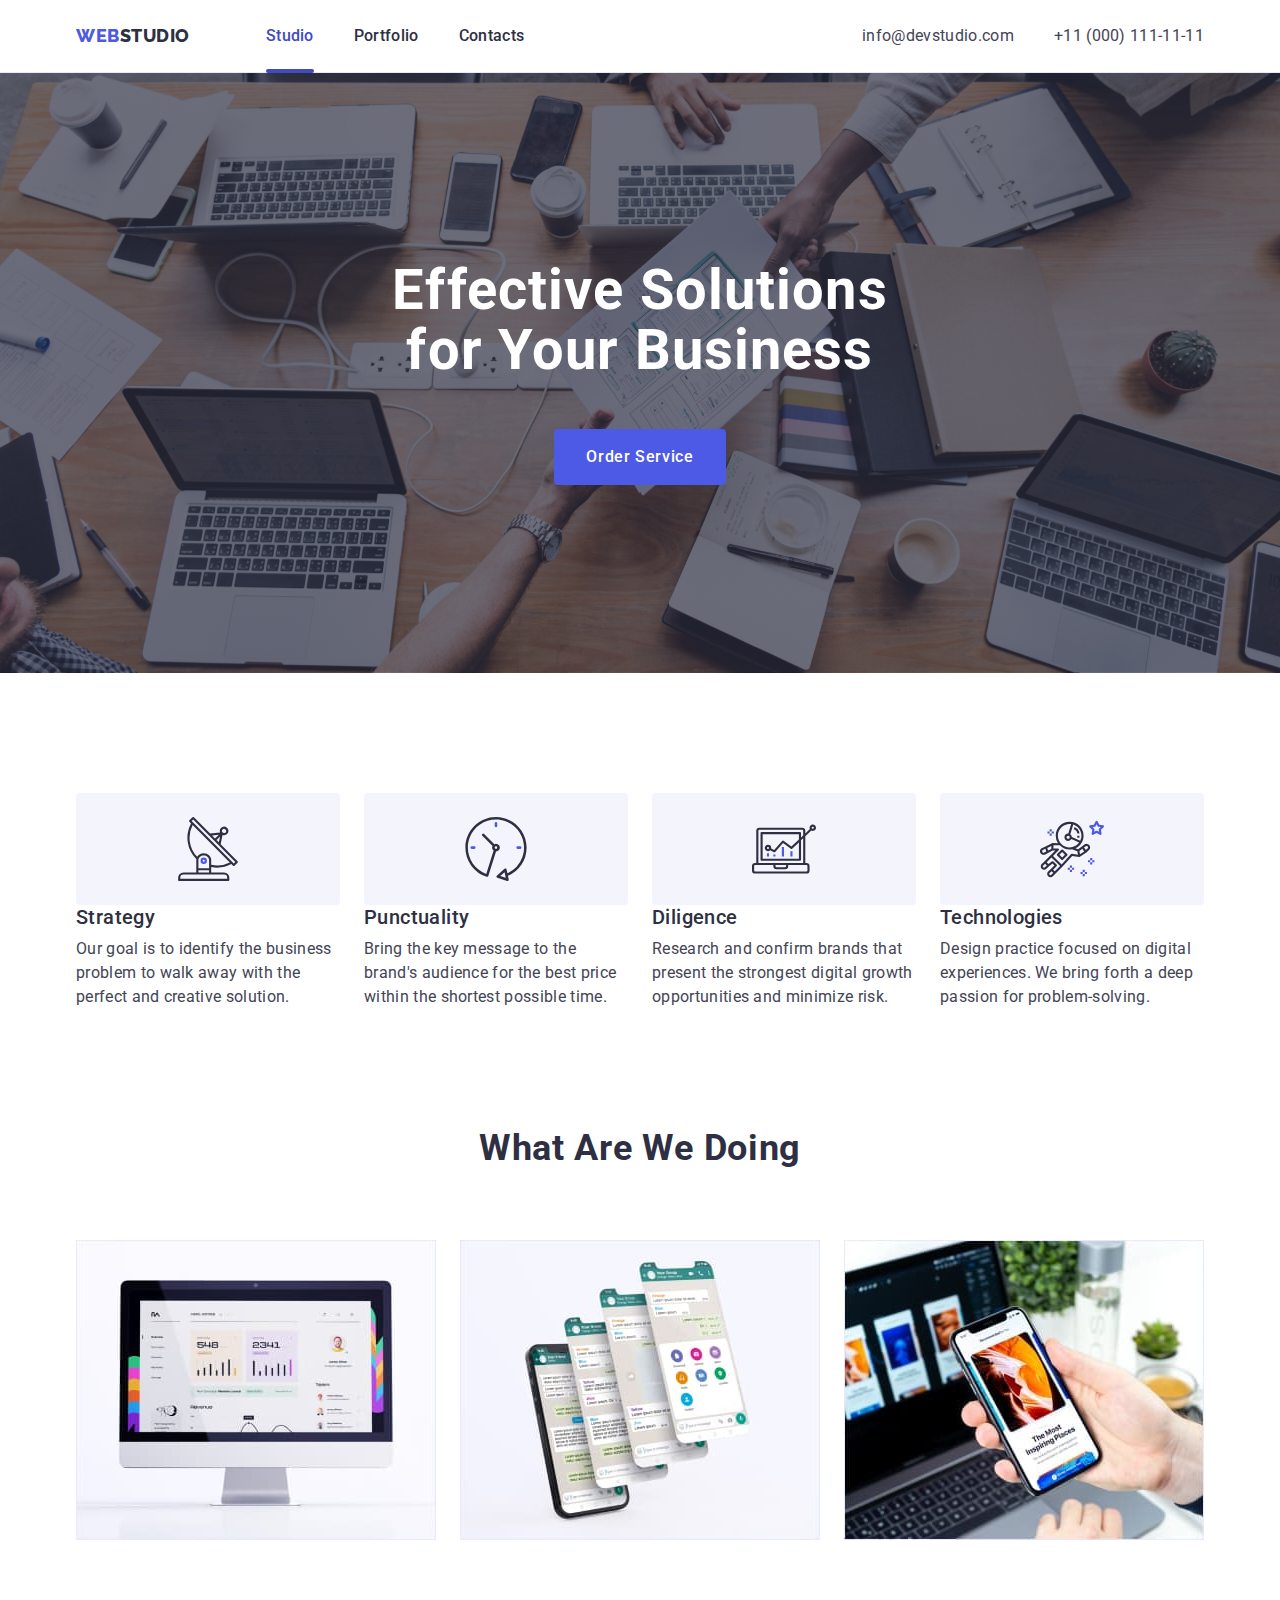
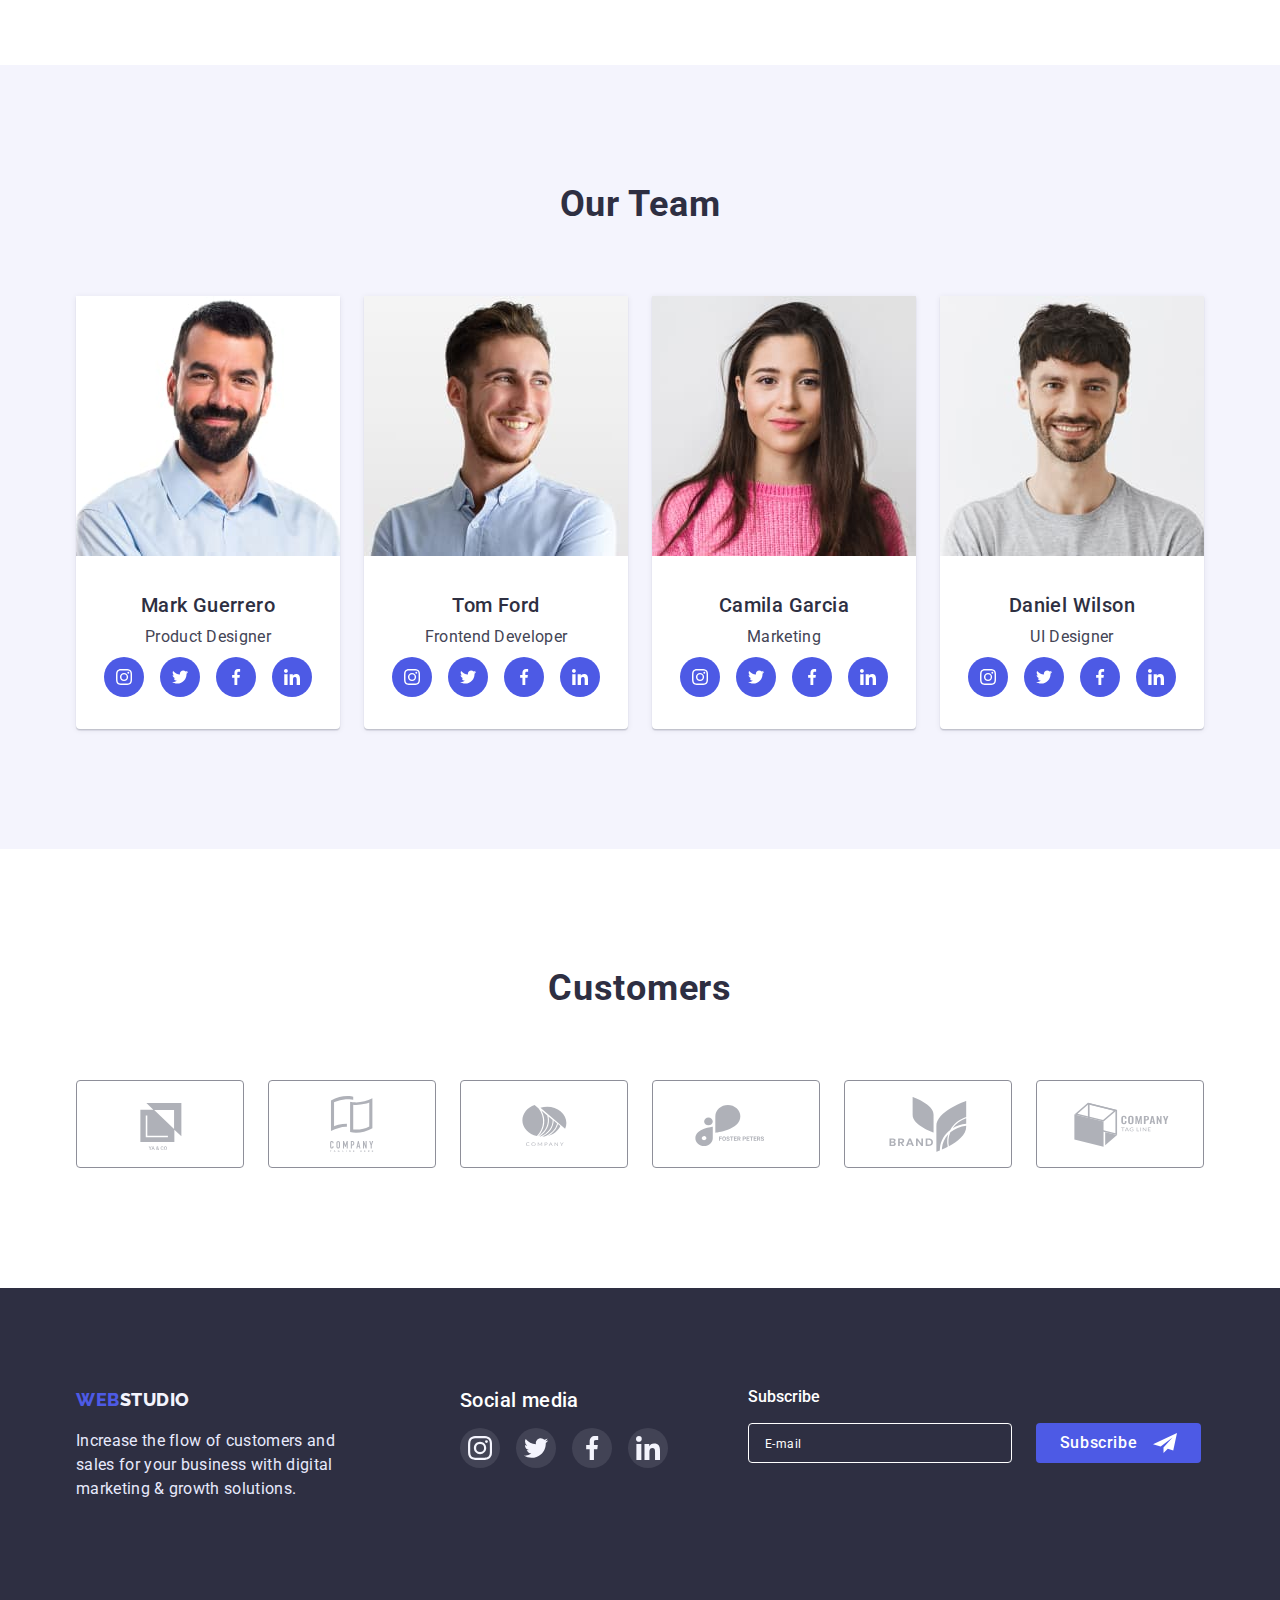
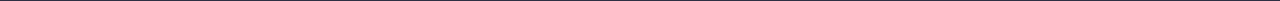
==== index.html @ 419f37c6 "Initial commit" ====
<!DOCTYPE html>

<html lang="en">
  <head>
    <meta charset="UTF-8" />
    <meta http-equiv="X-UA-Compatible" content="IE=edge" />
    <meta name="viewport" content="width=device-width, initial-scale=1.0" />
    <title>Studio</title>
    <link rel="preconnect" href="https://fonts.googleapis.com" />
    <link rel="preconnect" href="https://fonts.gstatic.com" crossorigin />
    <link
      href="https://fonts.googleapis.com/css2?family=Raleway:wght@800&family=Roboto:wght@400;500;700;900&display=swap"
      rel="stylesheet"
    />
    <link
      rel="stylesheet"
      href="https://cdn.jsdelivr.net/npm/modern-normalize@1.1.0/modern-normalize.min.css"
    />
    <link rel="stylesheet" href="./css/styles.css" />
  </head>
  <body>
    <!-- HEADER -->
    <header class="header">
      <div class="container page-heder-cantainer">
        <nav class="page-nav">
          <a class="link logo" href="./index.html"
            ><span class="accent">web</span>studio</a
          >
          <ul class="menu list">
            <li class="menu-item">
              <a class="menu-link menu-link-active link" href="">Studio</a>
            </li>
            <li class="menu-item">
              <a class="menu-link link" href="./portfolio.html">Portfolio</a>
            </li>
            <li class="menu-item">
              <a class="menu-link link" href="">Contacts</a>
            </li>
          </ul>
        </nav>
        <address>
          <ul class="list contact">
            <li>
              <a class="contact link" href="mailto:info@devstudio.com"
                >info@devstudio.com</a
              >
            </li>
            <li>
              <a class="contact link" href="tel:+110001111111"
                >+11 (000) 111-11-11</a
              >
            </li>
          </ul>
        </address>
      </div>
    </header>
    <main>
      <!-- HERO -->
      <section class="hero">
        <div class="container">
          <h1 class="title-hero">Effective Solutions for Your Business</h1>
          <button class="btn" type="button" data-modal-open>
            Order Service
          </button>
        </div>
      </section>
      <!-- FEATURE -->
      <section class="section">
        <h2 class="hidden-title">feature</h2>
        <div class="container">
          <ul class="list feature">
            <li>
              <div class="svg">
                <svg width="64px" height="64px">
                  <use href="./images/sprite.svg#icon-antenna"></use>
                </svg>
              </div>
              <h3 class="title">Strategy</h3>
              <p class="text-theme-light">
                Our goal is to identify the business problem to walk away with
                the perfect and creative solution.
              </p>
            </li>
            <li>
              <div class="svg">
                <svg width="64px" height="64px">
                  <use href="./images/sprite.svg#icon-clock"></use>
                </svg>
              </div>
              <h3 class="title">Punctuality</h3>
              <p class="text-theme-light">
                Bring the key message to the brand's audience for the best price
                within the shortest possible time.
              </p>
            </li>
            <li>
              <div class="svg">
                <svg width="64px" height="64px">
                  <use href="./images/sprite.svg#icon-diagram"></use>
                </svg>
              </div>
              <h3 class="title">Diligence</h3>
              <p class="text-theme-light">
                Research and confirm brands that present the strongest digital
                growth opportunities and minimize risk.
              </p>
            </li>
            <li>
              <div class="svg">
                <svg width="64px" height="64px">
                  <use href="./images/sprite.svg#icon-astronaut"></use>
                </svg>
              </div>
              <h3 class="title">Technologies</h3>
              <p class="text-theme-light">
                Design practice focused on digital experiences. We bring forth a
                deep passion for problem-solving.
              </p>
            </li>
          </ul>
        </div>
      </section>
      <!-- WHAT DOING -->
      <section class="doing">
        <div class="container">
          <h2 class="caption">What are we doing</h2>
          <ul class="list img-list">
            <li>
              <img src="./images/monitor.jpg" width="360" alt="monitor" />
            </li>
            <li><img src="./images/skrins.jpg" width="360" alt="skrins" /></li>
            <li><img src="./images/fone.jpg" width="360" alt="fone" /></li>
          </ul>
        </div>
      </section>
      <!-- TEAM -->
      <section class="team">
        <div class="container">
          <h2 class="caption">Our Team</h2>
          <ul class="list team-avatar">
            <li class="avatar">
              <img
                class="avatar-img"
                src="./images/markguerrero.jpg"
                width="264"
                alt="mark guerrero"
              />
              <div class="team-title">
                <h3 class="title">Mark Guerrero</h3>
                <p class="text-theme-light">Product Designer</p>
                <ul class="social-list list">
                  <li class="social-list-item">
                    <a href="" class="social-list-link">
                      <svg class="social-list-icon" width="16" height="16">
                        <use href="./images/sprite.svg#icon-instagram"></use>
                      </svg>
                    </a>
                  </li>
                  <li class="social-list-item">
                    <a href="" class="social-list-link">
                      <svg class="social-list-icon" width="16" height="16">
                        <use href="./images/sprite.svg#icon-twitter"></use>
                      </svg>
                    </a>
                  </li>
                  <li class="social-list-item">
                    <a href="" class="social-list-link">
                      <svg class="social-list-icon" width="16" height="16">
                        <use href="./images/sprite.svg#icon-facebook"></use>
                      </svg>
                    </a>
                  </li>
                  <li class="social-list-item">
                    <a href="" class="social-list-link">
                      <svg class="social-list-icon" width="16" height="16">
                        <use href="./images/sprite.svg#icon-linkedin"></use>
                      </svg>
                    </a>
                  </li>
                </ul>
              </div>
            </li>
            <li class="avatar">
              <img
                class="avatar-img"
                src="./images/tomford.jpg"
                width="264"
                alt="tom ford"
              />
              <div class="team-title">
                <h3 class="title">Tom Ford</h3>
                <p class="text-theme-light">Frontend Developer</p>
                <ul class="social-list list">
                  <li class="social-list-item">
                    <a href="" class="social-list-link">
                      <svg class="social-list-icon" width="16" height="16">
                        <use href="./images/sprite.svg#icon-instagram"></use>
                      </svg>
                    </a>
                  </li>
                  <li class="social-list-item">
                    <a href="" class="social-list-link">
                      <svg class="social-list-icon" width="16" height="16">
                        <use href="./images/sprite.svg#icon-twitter"></use>
                      </svg>
                    </a>
                  </li>
                  <li class="social-list-item">
                    <a href="" class="social-list-link">
                      <svg class="social-list-icon" width="16" height="16">
                        <use href="./images/sprite.svg#icon-facebook"></use>
                      </svg>
                    </a>
                  </li>
                  <li class="social-list-item">
                    <a href="" class="social-list-link">
                      <svg class="social-list-icon" width="16" height="16">
                        <use href="./images/sprite.svg#icon-linkedin"></use>
                      </svg>
                    </a>
                  </li>
                </ul>
              </div>
            </li>
            <li class="avatar">
              <img
                class="avatar-img"
                src="./images/camilagarcia.jpg"
                width="264"
                alt="camila garcia"
              />
              <div class="team-title">
                <h3 class="title">Camila Garcia</h3>
                <p class="text-theme-light">Marketing</p>
                <ul class="social-list list">
                  <li class="social-list-item">
                    <a href="" class="social-list-link">
                      <svg class="social-list-icon" width="16" height="16">
                        <use href="./images/sprite.svg#icon-instagram"></use>
                      </svg>
                    </a>
                  </li>
                  <li class="social-list-item">
                    <a href="" class="social-list-link">
                      <svg class="social-list-icon" width="16" height="16">
                        <use href="./images/sprite.svg#icon-twitter"></use>
                      </svg>
                    </a>
                  </li>
                  <li class="social-list-item">
                    <a href="" class="social-list-link">
                      <svg class="social-list-icon" width="16" height="16">
                        <use href="./images/sprite.svg#icon-facebook"></use>
                      </svg>
                    </a>
                  </li>
                  <li class="social-list-item">
                    <a href="" class="social-list-link">
                      <svg class="social-list-icon" width="16" height="16">
                        <use href="./images/sprite.svg#icon-linkedin"></use>
                      </svg>
                    </a>
                  </li>
                </ul>
              </div>
            </li>
            <li class="avatar">
              <img
                class="avatar-img"
                src="./images/danielwilson.jpg"
                width="264"
                alt="daniel wilson"
              />
              <div class="team-title">
                <h3 class="title">Daniel Wilson</h3>
                <p class="text-theme-light">UI Designer</p>
                <ul class="social-list list">
                  <li class="social-list-item">
                    <a href="" class="social-list-link">
                      <svg class="social-list-icon" width="16" height="16">
                        <use href="./images/sprite.svg#icon-instagram"></use>
                      </svg>
                    </a>
                  </li>
                  <li class="social-list-item">
                    <a href="" class="social-list-link">
                      <svg class="social-list-icon" width="16" height="16">
                        <use href="./images/sprite.svg#icon-twitter"></use>
                      </svg>
                    </a>
                  </li>
                  <li class="social-list-item">
                    <a href="" class="social-list-link">
                      <svg class="social-list-icon" width="16" height="16">
                        <use href="./images/sprite.svg#icon-facebook"></use>
                      </svg>
                    </a>
                  </li>
                  <li class="social-list-item">
                    <a href="" class="social-list-link">
                      <svg class="social-list-icon" width="16" height="16">
                        <use href="./images/sprite.svg#icon-linkedin"></use>
                      </svg>
                    </a>
                  </li>
                </ul>
              </div>
            </li>
          </ul>
        </div>
      </section>
      <section class="customers-section">
        <div class="container">
          <h2 class="caption">Customers</h2>
          <ul class="customers list">
            <li class="customers-list">
              <a href="" class="customers-link">
                <svg class="customers-icon" width="104" height="56">
                  <use href="./images/sprite.svg#icon-yaco"></use>
                </svg>
              </a>
            </li>
            <li class="customers-list">
              <a href="" class="customers-link">
                <svg class="customers-icon" width="104" height="56">
                  <use href="./images/sprite.svg#icon-tagline"></use>
                </svg>
              </a>
            </li>
            <li class="customers-list">
              <a href="" class="customers-link">
                <svg class="customers-icon" width="104" height="56">
                  <use href="./images/sprite.svg#icon-company"></use>
                </svg>
              </a>
            </li>
            <li class="customers-list">
              <a href="" class="customers-link">
                <svg class="customers-icon" width="104" height="56">
                  <use href="./images/sprite.svg#icon-fosterpeters"></use>
                </svg>
              </a>
            </li>
            <li class="customers-list">
              <a href="" class="customers-link">
                <svg class="customers-icon" width="104" height="56">
                  <use href="./images/sprite.svg#icon-brand"></use>
                </svg>
              </a>
            </li>
            <li class="customers-list">
              <a
                href=""
                class="customers-link"
                aria-label=""
                rel="noopener noreferrer"
                target="_blank"
              >
                <svg class="customers-icon" width="104" height="56">
                  <use href="./images/sprite.svg#icon-companytag"></use>
                </svg>
              </a>
            </li>
          </ul>
        </div>
      </section>
    </main>
    <!-- FOOTER -->
    <footer class="footer">
      <div class="container footer-container">
        <div class="footer-descr">
          <a class="link logo-light" href="./index.html"
            ><span class="accent">web</span>studio</a
          >
          <p class="text-theme-dark">
            Increase the flow of customers and sales for your business with
            digital marketing & growth solutions.
          </p>
        </div>
        <div class="social-footer">
          <h3 class="title-dark">Social media</h3>
          <ul class="social-list list">
            <li class="social-list-item-dark">
              <a href="" class="social-link-dark">
                <svg class="social-list-icon-dark" width="24" height="24">
                  <use href="./images/sprite.svg#icon-instagram"></use>
                </svg>
              </a>
            </li>
            <li class="social-list-item-dark">
              <a href="" class="social-link-dark">
                <svg class="social-list-icon-dark" width="24" height="24">
                  <use href="./images/sprite.svg#icon-twitter"></use>
                </svg>
              </a>
            </li>
            <li class="social-list-item-dark">
              <a href="" class="social-link-dark">
                <svg class="social-list-icon-dark" width="24" height="24">
                  <use href="./images/sprite.svg#icon-facebook"></use>
                </svg>
              </a>
            </li>
            <li class="social-list-item-dark">
              <a href="" class="social-link-dark">
                <svg class="social-list-icon-dark" width="24" height="24">
                  <use href="./images/sprite.svg#icon-linkedin"></use>
                </svg>
              </a>
            </li>
          </ul>
        </div>
        <div class="footer-subscribe">
          <p class="footer-subscribe-title">Subscribe</p>
          <form class="footer-subscribe-form">
            <input
              type="email"
              class="footer-subscribe-form-input"
              name="user_email"
              placeholder="E-mail"
              required
            />
            <button type="submit" class="Subscribe-btn">
              Subscribe
              <svg class="Subscribe-btn-icon" width="24" height="24">
                <use href="./images/sprite.svg#icon-plane"></use>
              </svg>
            </button>
          </form>
        </div>
      </div>
    </footer>
    <div class="backdrop is-hidden" data-modal>
      <div class="modal">
        <buttom type="button" class="modal-close-button" data-modal-close>
          <svg class="modal-btm-close-icon" width="8" height="8">
            <use href="./images/sprite.svg#icon-close-btn"></use>
          </svg>
        </buttom>
        <form class="modal-form">
          <p class="title-modal">
            Leave your contacts and we will call you back
          </p>
          <label class="modal-form-field">
            <span class="modal-form-input-descr">Name</span>
            <span class="modal-form-input-wraper">
              <input
                type="text"
                class="modal-form-input"
                name="user_name"
                required
                minlength="2"
                pattern="^[a-zA-Zа-яА-ЯіІїЇ]+$"
                title="a-zA-Zа-яА-ЯіІїЇ"
              />
              <svg class="modal-form-icon" width="18" height="24">
                <use href="./images/sprite.svg#icon-person"></use>
              </svg>
            </span>
          </label>
          <label class="modal-form-field">
            <span class="modal-form-input-descr">Phone</span>
            <span class="modal-form-input-wraper">
              <input
                type="tel"
                class="modal-form-input"
                name="user_phone"
                required
                pattern="[0-9]{3}-[0-9]{3}-[0-9]{2}-[0-9]{2}"
                title="xxx-xxx-xx-xx"
              />
              <svg class="modal-form-icon" width="18" height="24">
                <use href="./images/sprite.svg#icon-phone"></use>
              </svg>
            </span>
          </label>
          <label class="modal-form-field">
            <span class="modal-form-input-descr">Email</span>
            <span class="modal-form-input-wraper">
              <input
                type="email"
                class="modal-form-input"
                name="user_email"
                required
              />
              <svg class="modal-form-icon" width="18" height="24">
                <use href="./images/sprite.svg#icon-email"></use>
              </svg>
            </span>
          </label>
          <label class="modal-form-field">
            <span class="modal-form-input-descr">Comment</span>
            <textarea
              name="user_message"
              class="modal-form-message"
              placeholder="Text input"
            ></textarea>
          </label>
          <input
            name="user-policy"
            type="checkbox"
            id="user-policy"
            class="modal-form-check hidden-title"
          />
          <label for="user-policy" class="modal-form-check-descr"
            >I accept the terms and conditions of the&nbsp;<a href="#"
              >Privacy Policy</a
            >
          </label>
          <button type="submit" class="modal-form-submit">Send</button>
        </form>
      </div>
    </div>
    <script src="./js/modal.js"></script>
  </body>
</html>
---- css/styles.css ----
:root {
  --main-color-dark: #2e2f42;
  --Primary-Brand-color: #4d5ae5;
  --Pressed-state-color: #404bbf;
  --Text-color: #434455;
  --white-color: #ffffff;
  --Subtle-backgrounds: #e7e9fc;
  --Light-color: #f4f4fd;
  --Light-slate: #8e8f99;
  --transition-duration: 250ms cubic-bezier(0.4, 0, 0.2, 1);
}

h1,
h2,
h3,
p {
  margin-top: 0;
  margin-bottom: 0;
}
textarea {
  resize: none;
} 

a {
  text-decoration: none;
}
.hidden-title {
  position: absolute;
  width: 1px;
  height: 1px;
  margin: -1px;
  border: 0;
  padding: 0;
  white-space: nowrap;
  clip-path: inset(100%);
  clip: rect(0 0 0 0);
  overflow: hidden;
}
ul,
ol {
  margin-top: 0;
  margin-bottom: 0;
  padding-left: 0;
}
button {
  cursor: pointer;
}
.container {
  max-width: 1158px;
  margin: 0 auto;
  padding: 0 15px;
}
.list {
  list-style: none;
}
.link {
  text-decoration: none;
}
body {
  font-family: 'Roboto', sans-serif;
  font-size: 16px;
  color: var(--main-color-dark);
}
/* =======================COMPONENTS=======================*/
.btn {
  display: flex;
  margin-left: auto;
  margin-right: auto;
  padding: 16px 32px;
  border-radius: 4px;
  border: none;
  font-family: 'Roboto', sans-serif;
  font-size: 16px;
  font-weight: 500;
  line-height: 1.5;
  letter-spacing: 0.04em;
  background-color: var(--Primary-Brand-color);
  transition: color var(--transition-duration),
    background-color var(--transition-duration);
  color: var(--white-color);
  cursor: pointer;
}
.btn:hover,
.btn:focus {
  background-color: var(--Pressed-state-color);
  color: var(--white-color);
}

.caption {
  margin-bottom: 72px;
  font-weight: 700;
  font-size: 36px;
  line-height: 1.1;
  text-align: center;
  letter-spacing: 0.02em;
  text-transform: capitalize;
}
.title {
  margin-bottom: 8px;
  font-weight: 500;
  font-size: 20px;
  line-height: 1.2;
  letter-spacing: 0.02em;
}
.text-theme-light {
  line-height: 1.5;
  letter-spacing: 0.02em;
  color: var(--Text-color);
}
.text-theme-dark {
  margin-top: 17px;
  width: 264px;
  line-height: 1.5;
  letter-spacing: 0.02em;
  color: var(--Subtle-backgrounds);
}

/* =======================/COMPONENTS=======================*/
/* =======================HEADER=======================*/
.header {
  padding-top: 24px;
  padding-bottom: 24px;
  border-bottom: 1px solid var(--Subtle-backgrounds);
}
.page-nav {
  display: flex;
  justify-content: baseline;
  align-items: center;
}
.menu {
  display: flex;
  align-items: center;
}
.page-heder-cantainer {
  display: flex;
  align-items: center;
  justify-content: space-between;
}
.logo {
  margin-right: 76px;
  font-family: 'Raleway', sans-serif;
  font-weight: 800;
  font-size: 18px;
  line-height: 1.17;
  letter-spacing: 0.03em;
  text-transform: uppercase;
  color: var(--main-color-dark);
}
.accent {
  font-family: 'Raleway', sans-serif;
  font-weight: 800;
  font-size: 18px;
  line-height: 1.33;
  letter-spacing: 0.03em;
  text-transform: uppercase;
  color: var(--Primary-Brand-color);
}
.menu-link {
  position: relative;
  font-weight: 500;
  line-height: 1.5;
  letter-spacing: 0.02em;
  color: var(--main-color-dark);
  transition: color var(--transition-duration);
}
.menu-link-active {
  color: var(--Pressed-state-color);
}
.menu-link:hover,
.menu-link:focus {
  color: var(--Pressed-state-color);
}
.menu-link-active::after {
  content: '';
  left: 0;
  bottom: -28px;
  border-radius: 2px;
  display: block;
  width: 100%;
  height: 4px;
  background-color: var(--Pressed-state-color);
  position: absolute;
}

.menu-item:not(:last-child) {
  margin-right: 40px;
}
.contact {
  display: flex;
  margin-left: 40px;
  font-style: normal;
  line-height: 1.5;
  letter-spacing: 0.02em;
  color: var(--Text-color);
  transition: color var(--transition-duration);
}
.contact:active,
.contact:hover,
.contact:focus {
  color: var(--Pressed-state-color);
}
/* =======================/HEADER=======================*/
/* =======================HERO=======================*/
.svg {
  padding: 24px 100px;
  background: var(--Light-color);
  border-radius: 4px;
  width: 264px;
  height: 112px;
}
.hero {
  max-width: 1440px;
  margin-left: auto;
  margin-right: auto;
  background-image: linear-gradient(
      rgba(46, 47, 66, 0.7),
      rgba(46, 47, 66, 0.7)
    ),
    url(../images/people-office.jpg);
  background-position: center;
  background-repeat: no-repeat;
  padding-top: 188px;
  padding-bottom: 188px;
  background-color: var(--main-color-dark);
}
.title-hero {
  margin-right: auto;
  margin-left: auto;
  margin-bottom: 48px;
  width: 496px;
  font-style: normal;
  font-weight: 700;
  font-size: 56px;
  line-height: 1.07;
  text-align: center;
  letter-spacing: 0.02em;
  color: var(--white-color);
}
/* =======================/HERO=======================*/
/* =======================FEATURE======================= */
.section {
  padding-top: 120px;
  padding-bottom: 120px;
}
.feature {
  display: flex;
  gap: 24px;
} /* =======================/FEATURE======================= */

.doing {
  padding-bottom: 120px;
}
.img-list {
  display: flex;
  gap: 24px;
}

.social-list {
  display: flex;
  justify-content: center;
  gap: 16px;
}
.social-list-link {
  margin-top: 8px;
  display: flex;
  justify-content: center;
  align-items: center;
  width: 40px;
  height: 40px;
  border-radius: 50%;
  background-color: var(--Primary-Brand-color);
  transition: background-color var(--transition-duration);
}
.social-list-link:hover {
  background-color: var(--Pressed-state-color);
}
.social-list-icon {
  fill: var(--white-color);
}

.team {
  background-color: var(--Light-color);
  padding-top: 120px;
  padding-bottom: 120px;
}
.team-title {
  margin-top: 32px;
  margin-bottom: 32px;
}
.team-avatar {
  text-align: center;
  align-items: center;
  justify-content: center;
  display: flex;
  gap: 24px;
}
.avatar {
  background-color: #fff;
  border-radius: 0px 0px 4px 4px;
  box-shadow: 0px 1px 6px rgba(46, 47, 66, 0.08),
    0px 1px 1px rgba(46, 47, 66, 0.16), 0px 2px 1px rgba(46, 47, 66, 0.08);
}
.avatar-img {
  border: none;
}

.customers-section {
  padding-top: 120px;
  padding-bottom: 120px;
}

.customers {
  display: flex;
  gap: 24px;
}

.customers-icon {
  fill: rgba(175, 177, 184, 1);
  transition: fill var(--transition-duration);
}
.customers-link:hover .customers-icon {
  fill: var(--Pressed-state-color);
}
.customers-link {
  width: 168px;
  height: 88px;
  border: 1px solid rgba(142, 143, 153, 1);
  transition: border var(--transition-duration);
  border-radius: 4px;
  display: flex;
  justify-content: center;
  align-items: center;
}
.customers-link:hover,
.customers-link:focus {
  border: 1px solid var(--Pressed-state-color);
}
/* =========================FOOTER=============== */
.footer-container {
  display: flex;
}
.title-dark {
  font-weight: 500;
  font-size: 20px;
  line-height: 1.2;
  letter-spacing: 0.02em;
  color: var(--white-color);
}
.social-footer {
  margin-left: 120px;
}

.social-link-dark {
  display: flex;
  justify-content: center;
  align-items: center;
  width: 40px;
  height: 40px;
  border-radius: 50%;
  background-color: rgba(244, 244, 253, 0.1);
  transition: background-color var(--transition-duration);
}
.social-list-icon-dark {
  fill: var(--Light-color);
}
.social-link-dark:hover {
  background-color: rgba(49, 208, 170, 1);
}
.social-list-item-dark {
  padding-top: 16px;
}
.footer {
  left: 0px;
  background: var(--main-color-dark);
  gap: 24px;
  padding-top: 100px;
  padding-bottom: 100px;
}
.logo-light {
  margin-right: 76px;
  font-family: 'Raleway', sans-serif;
  font-weight: 800;
  font-size: 18px;
  line-height: 1.17;
  letter-spacing: 0.03em;
  text-transform: uppercase;
  color: var(--Light-color);
}
.footer-subscribe {
  margin-left: 80px;
}
.footer-subscribe-form {
  display: flex;
}
.footer-subscribe-title {
  font-weight: 500;
  margin-bottom: 16px;
  color: var(--white-color);
}
.footer-subscribe-form-input {
  width: 264px;
  height: 40px;
  border: 1px solid var(--white-color);
  border-radius: 4px;
  padding-left: 16px;
  background-color: var(--main-color-dark);
  transition: border-color var(--transition-duration);
  color: var(--white-color);
  outline: none;
}
.footer-subscribe-form-input::placeholder {
  display: flex;
  align-items: center;
  font-weight: 400;
  font-size: 12px;
  line-height: calc(14 / 12);
  letter-spacing: 0.04em;
  color: var(--white-color);
}

.Subscribe-btn {
  display: flex;
  min-width: 165px;
  height: 40px;
  margin-left: 24px;
  flex-direction: row;
  justify-content: center;
  align-items: center;
  padding: 8px 24x;
  border-radius: 4px;
  border: none;
  font-size: 16px;
  font-weight: 500;
  line-height: 1.5;
  letter-spacing: 0.04em;
  background-color: var(--Primary-Brand-color);
  transition: background-color var(--transition-duration);
  color: var(--white-color);
  cursor: pointer;
}
.Subscribe-btn:hover,
.Subscribe-btn:focus {
  background-color: var(--Pressed-state-color);
}
.Subscribe-btn-icon {
  margin-left: 16px;
}

/* =======================APPLY======================= */
.apply-content:hover {
  box-shadow: 0px 1px 6px rgba(46, 47, 66, 0.08),
    0px 1px 1px rgba(46, 47, 66, 0.16), 0px 2px 1px rgba(46, 47, 66, 0.08);
}
.apply-section {
  padding-top: 96px;
  padding-bottom: 120px;
}
.navigation {
  display: flex;
  gap: 24px;
  margin-bottom: 72px;
  justify-content: center;
}
.btn-navigation {
  padding: 12px 24px;
  font-family: 'Roboto', sans-serif;
  font-size: 16px;
  font-weight: 500;
  line-height: 1.5;
  letter-spacing: 0.04em;
  border: 1px solid var(--Subtle-backgrounds);
  transition: color var(--transition-duration),
    background-color var(--transition-duration),
    border var(--transition-duration), box-shadow var(--transition-duration);
  border-radius: 4px;
  color: var(--Primary-Brand-color);
  background-color: var(--Light-color);
  cursor: pointer;
}

.btn-navigation:hover,
.btn-navigation:focus {
  border: 0;
  background-color: var(--Pressed-state-color);
  color: var(--white-color);
  box-shadow: 0px 3px 1px rgba(0, 0, 0, 0.1), 0px 2px 1px rgba(0, 0, 0, 0.08),
    0px 2px 2px rgba(0, 0, 0, 0.12);
}
.apply-img {
  display: block;
}
.apply {
  display: flex;
  gap: 48px 24px;
  flex-wrap: wrap;
}
.apply-wraper {
  position: relative;
  overflow: hidden;
}
.overlay {
  left: 0;
  top: 0;
  position: absolute;
  width: 100%;
  height: 100%;
  overflow: auto;
  transform: translate(0, 100%);
  transition: transform var(--transition-duration);

  background-color: var(--Primary-Brand-color);
  color: var(--Light-color);
  font-weight: 400;
  font-size: 16px;
  line-height: calc(24 / 16);
  letter-spacing: 0.02em;
  padding: 40px 32px 164px 32px;
}
.apply-content {
  display: block;
  color: var(--main-color-dark);
}
.apply-content:hover .overlay,
.apply-content:focus .overlay {
  transform: translate(0, 0);
}
.cards {
  padding-left: 16px;
  padding-top: 32px;
  padding-bottom: 32px;
  border-bottom: 1px solid var(--Subtle-backgrounds);
  border-left: 1px solid var(--Subtle-backgrounds);
  border-right: 1px solid var(--Subtle-backgrounds);
}
/* =======================/APPLY======================= */
/* =======================MODAL-WINDOW======================= */
.backdrop {
  position: fixed;
  top: 0;
  left: 0;
  z-index: 100;
  width: 100%;
  height: 100%;
  background-color: rgba(46, 47, 66, 0.4);
  transition: opacity var(--transition-duration),
    visibility var(--transition-duration);
}
.backdrop.is-hidden {
  opacity: 0;
  visibility: hidden;
  pointer-events: none;
}
.modal {
  position: absolute;
  top: 50%;
  left: 50%;
  transform: translate(-50%, -50%);
  width: 408px;
  height: 576px;
  background-color: #fcfcfc;
  box-shadow: 0px 1px 1px rgba(0, 0, 0, 0.14), 0px 1px 3px rgba(0, 0, 0, 0.12),
    0px 2px 1px rgba(0, 0, 0, 0.2);
  border-radius: 4px;
  padding: 72px 24px 24px 24px;
}
.modal-close-button {
  position: absolute;
  top: 24px;
  right: 24px;
  display: flex;
  justify-content: center;
  align-items: center;
  background-color: #e7e9fc;
  border: 1px solid rgba(0, 0, 0, 0.1);
  transition: border var(--transition-duration),
    background-color var(--transition-duration);
  border-radius: 50%;
  padding: 0;
  cursor: pointer;
  width: 24px;
  height: 24px;
}
.modal-btm-close-icon {
  transition: fill var(--transition-duration);
}
.modal-close-button:hover,
.modal-close-button:focus {
  border: none;
  background-color: var(--Pressed-state-color);
}
.modal-close-button:hover .modal-btm-close-icon,
.modal-close-button:focus .modal-btm-close-icon {
  fill: var(--white-color);
}
/* =======================MODAL-FORM======================= */
.modal-form {
  display: flex;
  flex-direction: column;
}
.modal-form-input {
  width: 100%;
  height: 40px;
  border: 1px solid rgba(46, 47, 66, 0.2);
  border-radius: 4px;
  padding-left: 38px;
  transition: border var(--transition-duration);
}
.modal-form-input:focus {
  outline: none;
  border: 1px solid var(--Primary-Brand-color);
}
.modal-form-input:focus + .modal-form-icon {
  fill: var(--Primary-Brand-color);
}
.modal-form-input-descr {
  display: block;
  font-weight: 400;
  font-size: 12px;
  line-height: calc(14 / 12);
  margin-bottom: 4px;
  letter-spacing: 0.01em;
  color: var(--Light-slate);
}
.modal-form-field {
  margin-bottom: 8px;
}
.modal-form-input-wraper {
  display: block;
  position: relative;
}
.modal-form-icon {
  position: absolute;
  top: 50%;
  left: 16px;
  transform: translate(0, -50%);
  transition: fill var(--transition-duration);
}
.modal-form-message {
  width: 100%;
  height: 120px;
  padding: 8px 16px;  
  border: 1px solid rgba(46, 47, 66, 0.2);
  border-radius: 4px;
  font-weight: 400;
  font-size: 12px;
  line-height: calc(14 / 12);
  letter-spacing: 0.04em;
  color: var(--main-color-dark);
  transition: border-color var(--transition-duration);
}
.modal-form-message:focus {
  outline: none;
  border-color: var(--Primary-Brand-color);
}
.modal-form-message::placeholder {
  font-weight: 400;
  font-size: 12px;
  line-height: calc(14 / 12);
  letter-spacing: 0.04em;
  color: rgba(46, 47, 66, 0.4);
}
.title-modal {
  margin-bottom: 16px;
  font-weight: 500;
  font-size: 16px;
  line-height: calc(24 / 16);
  text-align: center;
  letter-spacing: 0.02em;
  color: var(--main-color-dark);
}
.modal-form-check-descr {
  display: flex;
  align-items: center;
  margin-bottom: 24px;
  font-weight: 400;
  font-size: 12px;
  line-height: calc(14 / 12);
  letter-spacing: 0.04em;
  color: var(--Light-slate);
}
.modal-form-check-descr::before {
  display: block;
  margin-right: 8px;
  width: 16px;
  height: 16px;
  border: 1px solid var(--main-color-dark);
  border-radius: 2px;
  content: '';
  cursor: pointer;
}
.modal-form-check:checked + .modal-form-check-descr::before {
  background-image: url(../images/click.svg);
  border: none;
}
.modal-form-check:focus + .modal-form-check-descr::before {
  outline: 1px solid var(--Primary-Brand-color);
}
.modal-form-submit {
  display: flex;
  min-width: 169px;
  justify-content: center;
  margin-left: auto;
  margin-right: auto;
  padding: 16px 32px;
  border-radius: 4px;
  border: none;
  font-family: 'Roboto', sans-serif;
  font-size: 16px;
  font-weight: 500;
  line-height: 1.5;
  letter-spacing: 0.04em;
  background-color: var(--Primary-Brand-color);
  transition: color var(--transition-duration),
    background-color var(--transition-duration);
  color: var(--white-color);
  cursor: pointer;
  box-shadow: 0px 4px 4px rgba(0, 0, 0, 0.15);
}
.modal-form-submit:hover,
.modal-form-submit:focus {
  background-color: var(--Pressed-state-color);
}
/* =======================/MODAL-WINDOW======================= */
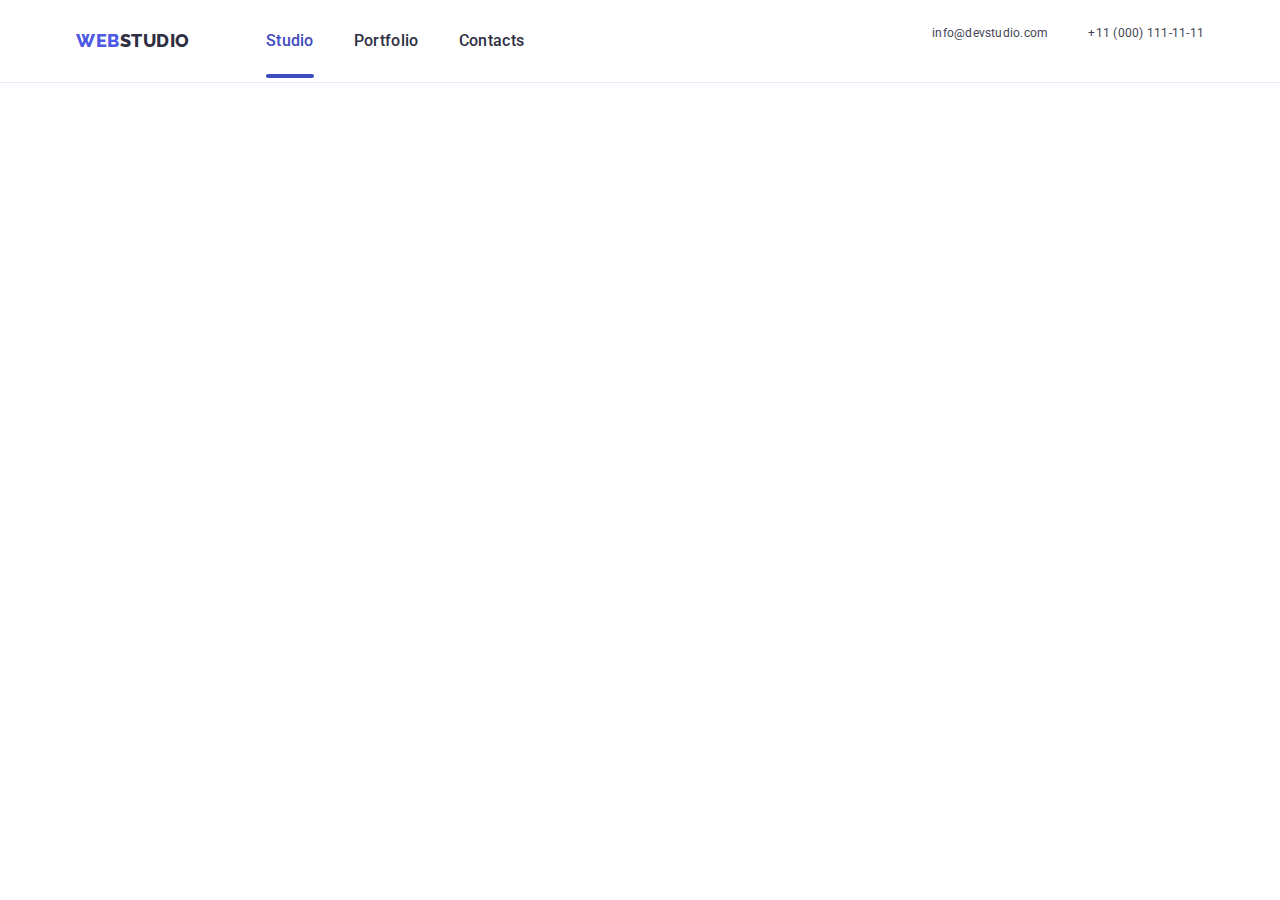
==== commit fbde8712: "update modal menu" ====
--- a/index.html
+++ b/index.html
@@ -38,6 +38,11 @@
             </li>
           </ul>
         </nav>
+        <button class="burger-menu-btn js-open-menu" type="button">
+          <svg class="burger-menu-btn-icon" width="32" height="22">
+            <use href="./images/sprite.svg#icon-menu-hamburger"></use>
+          </svg>
+        </button>
         <address>
           <ul class="list contact">
             <li>
@@ -56,16 +61,16 @@
     </header>
     <main>
       <!-- HERO -->
-      <section class="hero">
+      <!-- <section class="hero">
         <div class="container">
           <h1 class="title-hero">Effective Solutions for Your Business</h1>
           <button class="btn" type="button" data-modal-open>
             Order Service
           </button>
         </div>
-      </section>
+      </section> -->
       <!-- FEATURE -->
-      <section class="section">
+      <!-- <section class="section">
         <h2 class="hidden-title">feature</h2>
         <div class="container">
           <ul class="list feature">
@@ -119,9 +124,9 @@
             </li>
           </ul>
         </div>
-      </section>
+      </section> -->
       <!-- WHAT DOING -->
-      <section class="doing">
+      <!-- <section class="doing">
         <div class="container">
           <h2 class="caption">What are we doing</h2>
           <ul class="list img-list">
@@ -132,9 +137,9 @@
             <li><img src="./images/fone.jpg" width="360" alt="fone" /></li>
           </ul>
         </div>
-      </section>
+      </section> -->
       <!-- TEAM -->
-      <section class="team">
+      <!-- <section class="team">
         <div class="container">
           <h2 class="caption">Our Team</h2>
           <ul class="list team-avatar">
@@ -363,10 +368,10 @@
             </li>
           </ul>
         </div>
-      </section>
+      </section> -->
     </main>
     <!-- FOOTER -->
-    <footer class="footer">
+    <!-- <footer class="footer">
       <div class="container footer-container">
         <div class="footer-descr">
           <a class="link logo-light" href="./index.html"
@@ -510,7 +515,70 @@
           <button type="submit" class="modal-form-submit">Send</button>
         </form>
       </div>
+    </div> -->
+    <div class="mobile-menu js-menu-container">
+      <buttom class="mobile-menu-btn-closed js-close-menu" type="button">
+        <svg class="modal-btm-close-icon" width="8" height="8">
+          <use href="./images/sprite.svg#icon-close-btn"></use>
+        </svg>
+      </buttom>
+      <ul class="list">
+        <li class="menu-modal-item">
+          <a class="menu-modal" href="">Studio</a>
+        </li>
+        <li class="menu-modal-item">
+          <a class="menu-modal" href="">Portfolio</a>
+        </li>
+        <li class="menu-modal-item">
+          <a class="menu-modal" href="">Contacts</a>
+        </li>
+      </ul>
+      <div class="">
+        <ul class="list contact-modal-adres">
+          <li>
+            <a class="contact-modal link" href="tel:+110001111111"
+              >+11(000)111-11-11</a
+            >
+          </li>
+          <li class="contact-modal-item">
+            <a class="contact-modal-email link" href="mailto:info@devstudio.com"
+              >info@devstudio.com</a
+            >
+          </li>
+        </ul>
+        <ul class="list social-list-modal">
+          <li class="social-list-item-modal">
+            <a href="" class="">
+              <svg class="social-list-icon-modal" width="24" height="24">
+                <use href="./images/sprite.svg#icon-instagram"></use>
+              </svg>
+            </a>
+          </li>
+          <li class="social-list-item-modal">
+            <a href="" class="social-list-link">
+              <svg class="social-list-icon-modal" width="24" height="24">
+                <use href="./images/sprite.svg#icon-twitter"></use>
+              </svg>
+            </a>
+          </li>
+          <li class="social-list-item-modal">
+            <a href="" class="social-list-link">
+              <svg class="social-list-icon-modal" width="24" height="24">
+                <use href="./images/sprite.svg#icon-facebook"></use>
+              </svg>
+            </a>
+          </li>
+          <li class="social-list-item-modal">
+            <a href="" class="social-list-link">
+              <svg class="social-list-icon-modal" width="24" height="24">
+                <use href="./images/sprite.svg#icon-linkedin"></use>
+              </svg>
+            </a>
+          </li>
+        </ul>
+      </div>
     </div>
     <script src="./js/modal.js"></script>
+    <script src="./js/mobile-menu.js"></script>
   </body>
 </html>
--- a/css/styles.css
+++ b/css/styles.css
@@ -46,9 +46,25 @@
   cursor: pointer;
 }
 .container {
-  max-width: 1158px;
+  max-width: 480px;
   margin: 0 auto;
-  padding: 0 15px;
+  padding: 0 16px;
+}
+
+@media screen and (min-width: 768px) {
+  .container {
+    max-width: 736px;
+    margin: 0;
+  }
+
+}
+
+@media screen and (min-width: 1200px) {
+  .container {
+    max-width: 1158px;      
+    margin: 0 auto;
+    padding: 0 15px;
+  }
 }
 .list {
   list-style: none;
@@ -128,7 +144,7 @@
   align-items: center;
 }
 .menu {
-  display: flex;
+  display: none;
   align-items: center;
 }
 .page-heder-cantainer {
@@ -186,19 +202,143 @@
   margin-right: 40px;
 }
 .contact {
-  display: flex;
-  margin-left: 40px;
-  font-style: normal;
-  line-height: 1.5;
-  letter-spacing: 0.02em;
-  color: var(--Text-color);
-  transition: color var(--transition-duration);
+  display: none;
+  
 }
 .contact:active,
 .contact:hover,
 .contact:focus {
   color: var(--Pressed-state-color);
 }
+.burger-menu-btn {
+  background-color: var(--white-color);
+  border: none;
+}
+.mobile-menu {
+  display: flex;
+  flex-direction: column;
+  justify-content: space-between;  
+  visibility: hidden;
+  opacity: 0;
+  transform: translateX(100%);
+  position: fixed;
+  top: 0;
+  left: 0;
+  padding: 80px 35px 40px 40px;
+  background-color: var(--white-color);
+  width: 100%;
+  height: 100%;
+  transition: transform var(--transition-duration), opacity var(--transition-duration), visibility var(--transition-duration);
+  overflow: auto;
+}
+.mobile-menu.is-open {
+  transform: translateX(0);  
+  visibility: visible;
+  opacity: 1;
+}
+.mobile-menu-btn-closed {
+  display: flex;
+  justify-content: center;
+  align-items: center;
+  position: absolute;
+  width: 24px;
+  height: 24px;
+  top: 24px;
+  right: 24px;
+  background-color: var(--Subtle-backgrounds);
+  border: 1px solid rgba(0, 0, 0, 0.1);
+  border-radius: 50%;
+}
+.menu-modal-item:not(:first-child) {
+  margin-top: 40px;
+}
+.menu-modal {
+  font-weight: 700;
+    font-size: 36px;
+    line-height: calc(40 / 36);  
+    letter-spacing: 0.02em;    
+    color: var(--main-color-dark);
+}
+
+
+.contact-modal { 
+    width: 353px;
+    font-style: normal;
+    font-weight: 700;
+    font-size: 36px;
+    line-height: calc(40 / 36);  
+    letter-spacing: 0.02em;
+    text-transform: capitalize;   
+    color: var(--Primary-Brand-color);
+}
+
+.contact-modal-item {
+  margin-top: 40px;
+}
+.contact-modal-email {  
+  font-style: normal;
+  font-weight: 500;
+  font-size: 20px;
+  line-height: calc(24 / 20);
+  letter-spacing: 0.02em;
+  color: var(--Text-color);
+
+}
+
+.social-list-modal {
+  display: flex;
+  margin-top: 48px;  
+}
+.social-list-item-modal:not(:last-child) {
+ margin-right: 50px;
+}
+
+.social-list-item-modal {
+  display: flex;
+  justify-content: center;
+  align-items: center;  
+  width: 40px;
+  height: 40px;  
+  background-color: var(--Primary-Brand-color);
+  border-radius: 50%;
+}
+.social-list-icon-modal {
+  fill: var(--white-color);
+}
+
+@media screen and (min-width: 767.99px) {
+  .menu {
+      display: flex;
+      align-items: center;
+    }
+    .burger-menu-btn-icon {
+      display: none;
+    }
+   .contact {
+      display: block;
+      margin-bottom: 8px;
+      font-style: normal;      
+      letter-spacing: 0.02em;
+      color: var(--Text-color);
+      transition: color var(--transition-duration);        
+      font-size: 12px;
+      line-height: calc(14 / 12);     
+      letter-spacing: 0.04em;      
+      color: var(--Text-color);
+}
+@media screen and (min-width: 1200px) {
+  .contact {
+      display: flex;     
+      margin-left: 40px;
+      font-style: normal;
+      line-height: 1.5;
+      letter-spacing: 0.02em;
+      color: var(--Text-color);
+      transition: color var(--transition-duration);
+}
+  
+}  
+
 /* =======================/HEADER=======================*/
 /* =======================HERO=======================*/
 .svg {
@@ -721,3 +861,12 @@
   background-color: var(--Pressed-state-color);
 }
 /* =======================/MODAL-WINDOW======================= */
+.burger-menu-btn {
+  display: block;
+}
+/* MEDIA */
+@media screen and (max-width: 768px) {
+  .burder-menu {
+  display: none;
+  }
+}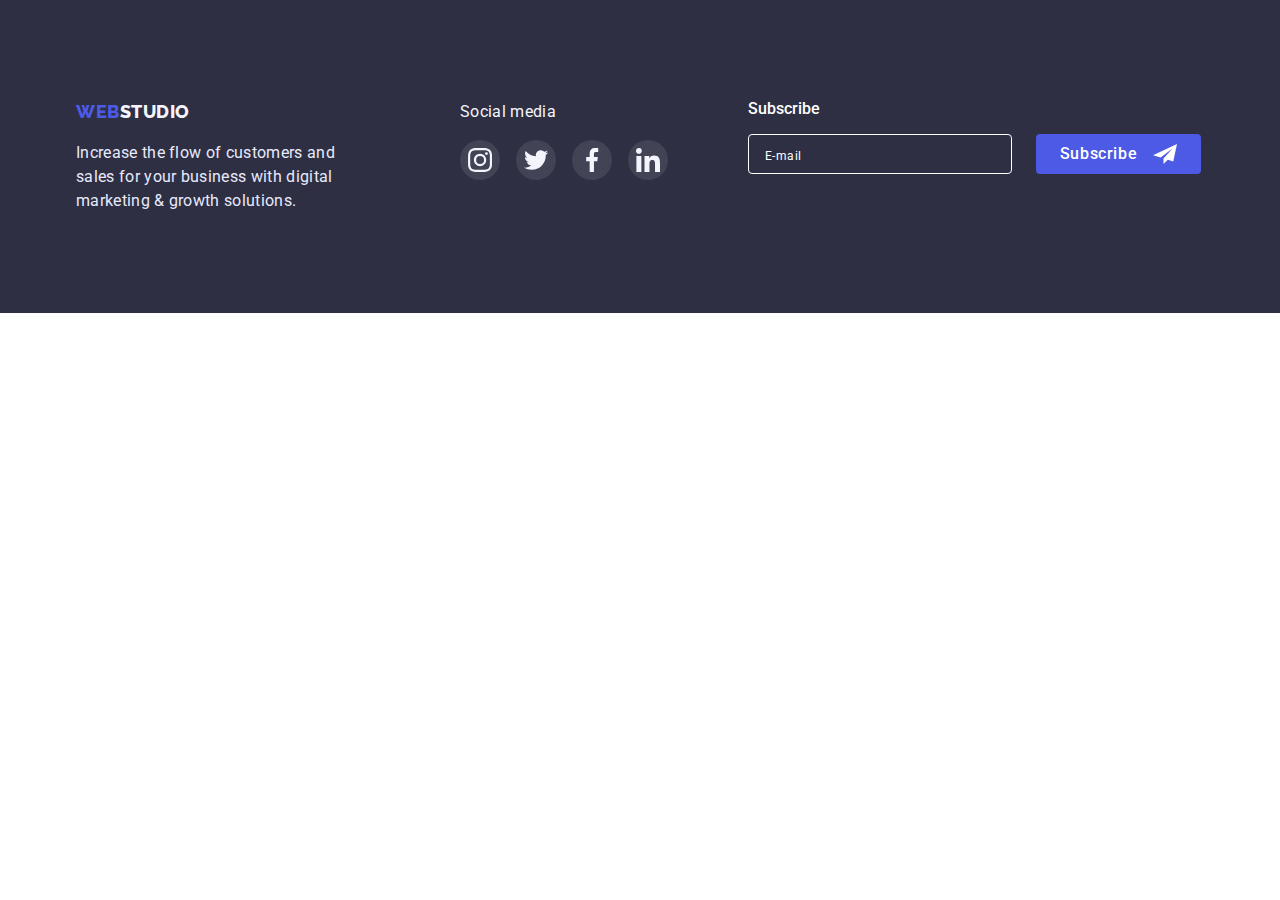
==== commit 348ce0ca: "update" ====
--- a/index.html
+++ b/index.html
@@ -20,7 +20,7 @@
   </head>
   <body>
     <!-- HEADER -->
-    <header class="header">
+    <!-- <header class="header">
       <div class="container page-heder-cantainer">
         <nav class="page-nav">
           <a class="link logo" href="./index.html"
@@ -39,7 +39,7 @@
           </ul>
         </nav>
         <button class="burger-menu-btn js-open-menu" type="button">
-          <svg class="burger-menu-btn-icon" width="32" height="22">
+          <svg class="burger-menu-btn-icon" width="40" height="40">
             <use href="./images/sprite.svg#icon-menu-hamburger"></use>
           </svg>
         </button>
@@ -58,7 +58,7 @@
           </ul>
         </address>
       </div>
-    </header>
+    </header> -->
     <main>
       <!-- HERO -->
       <!-- <section class="hero">
@@ -74,7 +74,7 @@
         <h2 class="hidden-title">feature</h2>
         <div class="container">
           <ul class="list feature">
-            <li>
+            <li class="feature-item">
               <div class="svg">
                 <svg width="64px" height="64px">
                   <use href="./images/sprite.svg#icon-antenna"></use>
@@ -86,7 +86,7 @@
                 the perfect and creative solution.
               </p>
             </li>
-            <li>
+            <li class="feature-item">
               <div class="svg">
                 <svg width="64px" height="64px">
                   <use href="./images/sprite.svg#icon-clock"></use>
@@ -98,7 +98,7 @@
                 within the shortest possible time.
               </p>
             </li>
-            <li>
+            <li class="feature-item">
               <div class="svg">
                 <svg width="64px" height="64px">
                   <use href="./images/sprite.svg#icon-diagram"></use>
@@ -110,14 +110,14 @@
                 growth opportunities and minimize risk.
               </p>
             </li>
-            <li>
+            <li class="feature-item">
               <div class="svg">
                 <svg width="64px" height="64px">
                   <use href="./images/sprite.svg#icon-astronaut"></use>
                 </svg>
               </div>
               <h3 class="title">Technologies</h3>
-              <p class="text-theme-light">
+              <p class="text-theme-light-bottom">
                 Design practice focused on digital experiences. We bring forth a
                 deep passion for problem-solving.
               </p>
@@ -139,17 +139,33 @@
         </div>
       </section> -->
       <!-- TEAM -->
-      <!-- <section class="team">
+      <!-- <section class="team tablet-wrapper">
         <div class="container">
           <h2 class="caption">Our Team</h2>
           <ul class="list team-avatar">
             <li class="avatar">
-              <img
-                class="avatar-img"
-                src="./images/markguerrero.jpg"
-                width="264"
-                alt="mark guerrero"
-              />
+              <picture>
+                <source
+                  srcset="./images/markguerrero.jpg 1x, ./images/mark2x.jpg 2x"
+                  media="(min-width: 1200px)"
+                />
+
+                <source
+                  srcset="./images/markguerrero.jpg 1x, ./images/mark2x.jpg 2x"
+                  media="(min-width: 768px)"
+                />
+
+                <source
+                  srcset="./images/markguerrero.jpg 1x, ./images/mark2x.jpg 2x"
+                  media="(max-width: 767px)"
+                />
+                <img
+                  class="avatar-img"
+                  src="./images/markguerrero.jpg"
+                  loading="lazy"
+                  alt="mark guerrero"
+                />
+              </picture>
               <div class="team-title">
                 <h3 class="title">Mark Guerrero</h3>
                 <p class="text-theme-light">Product Designer</p>
@@ -186,12 +202,26 @@
               </div>
             </li>
             <li class="avatar">
-              <img
-                class="avatar-img"
-                src="./images/tomford.jpg"
-                width="264"
-                alt="tom ford"
-              />
+              <picture>
+                <source
+                  srcset="./images/tomford.jpg 1x, ./images/tomford2x.jpg 2x"
+                  media="(min-width: 1200px)"
+                />
+                <source
+                  srcset="./images/tomford.jpg 1x, ./images/tomford2x.jpg 2x"
+                  media="(min-width: 768px)"
+                />
+                <source
+                  srcset="./images/tomford.jpg 1x, ./images/tomford2x.jpg 2x"
+                  media="(max-width: 767px)"
+                />
+                <img
+                  class="avatar-img"
+                  src="./images/tomford.jpg"
+                  width="264"
+                  alt="tom ford"
+                />
+              </picture>
               <div class="team-title">
                 <h3 class="title">Tom Ford</h3>
                 <p class="text-theme-light">Frontend Developer</p>
@@ -228,12 +258,35 @@
               </div>
             </li>
             <li class="avatar">
-              <img
-                class="avatar-img"
-                src="./images/camilagarcia.jpg"
-                width="264"
-                alt="camila garcia"
-              />
+              <picture>
+                <source
+                  srcset="
+                    ./images/camilagarcia.jpg   1x,
+                    ./images/camilagarcia2x.jpg 2x
+                  "
+                  media="(min-width: 1200px)"
+                />
+                <source
+                  srcset="
+                    ./images/camilagarcia.jpg   1x,
+                    ./images/camilagarcia2x.jpg 2x
+                  "
+                  media="(min-width: 768px)"
+                />
+                <source
+                  srcset="
+                    ./images/camilagarcia.jpg   1x,
+                    ./images/camilagarcia2x.jpg 2x
+                  "
+                  media="(max-width: 767px)"
+                />
+                <img
+                  class="avatar-img"
+                  src="./images/camilagarcia.jpg"
+                  width="264"
+                  alt="camilagarcia"
+                />
+              </picture>
               <div class="team-title">
                 <h3 class="title">Camila Garcia</h3>
                 <p class="text-theme-light">Marketing</p>
@@ -270,12 +323,35 @@
               </div>
             </li>
             <li class="avatar">
-              <img
-                class="avatar-img"
-                src="./images/danielwilson.jpg"
-                width="264"
-                alt="daniel wilson"
-              />
+              <picture>
+                <source
+                  srcset="
+                    ./images/danielwilson.jpg   1x,
+                    ./images/danielwilson2x.jpg 2x
+                  "
+                  media="(min-width: 1200px)"
+                />
+                <source
+                  srcset="
+                    ./images/danielwilson.jpg   1x,
+                    ./images/danielwilson2x.jpg 2x
+                  "
+                  media="(min-width: 768px)"
+                />
+                <source
+                  srcset="
+                    ./images/danielwilson.jpg   1x,
+                    ./images/danielwilson2x.jpg 2x
+                  "
+                  media="(max-width: 767px)"
+                />
+                <img
+                  class="avatar-img"
+                  src="./images/danielwilson.jpg"
+                  width="264"
+                  alt="daniel wilson"
+                />
+              </picture>
               <div class="team-title">
                 <h3 class="title">Daniel Wilson</h3>
                 <p class="text-theme-light">UI Designer</p>
@@ -313,8 +389,8 @@
             </li>
           </ul>
         </div>
-      </section>
-      <section class="customers-section">
+      </section> -->
+      <!-- <section class="customers-section">
         <div class="container">
           <h2 class="caption">Customers</h2>
           <ul class="customers list">
@@ -371,7 +447,7 @@
       </section> -->
     </main>
     <!-- FOOTER -->
-    <!-- <footer class="footer">
+    <footer class="footer">
       <div class="container footer-container">
         <div class="footer-descr">
           <a class="link logo-light" href="./index.html"
@@ -435,7 +511,7 @@
         </div>
       </div>
     </footer>
-    <div class="backdrop is-hidden" data-modal>
+    <!-- <div class="backdrop is-hidden" data-modal>
       <div class="modal">
         <buttom type="button" class="modal-close-button" data-modal-close>
           <svg class="modal-btm-close-icon" width="8" height="8">
@@ -515,7 +591,7 @@
           <button type="submit" class="modal-form-submit">Send</button>
         </form>
       </div>
-    </div> -->
+    </div>
     <div class="mobile-menu js-menu-container">
       <buttom class="mobile-menu-btn-closed js-close-menu" type="button">
         <svg class="modal-btm-close-icon" width="8" height="8">
@@ -579,6 +655,6 @@
       </div>
     </div>
     <script src="./js/modal.js"></script>
-    <script src="./js/mobile-menu.js"></script>
+    <script src="./js/mobile-menu.js"></script> -->
   </body>
 </html>
--- a/css/styles.css
+++ b/css/styles.css
@@ -54,7 +54,7 @@
 @media screen and (min-width: 768px) {
   .container {
     max-width: 736px;
-    margin: 0;
+    
   }
 
 }
@@ -109,20 +109,34 @@
   line-height: 1.1;
   text-align: center;
   letter-spacing: 0.02em;
-  text-transform: capitalize;
+  text-transform: capitalize;  
+  text-align: center; 
+  color: var(--main-color-dark);
 }
 .title {
-  margin-bottom: 8px;
-  font-weight: 500;
-  font-size: 20px;
-  line-height: 1.2;
+  margin-bottom: 8px;    
   letter-spacing: 0.02em;
+  font-weight: 700;
+  font-size: 36px;
+  line-height: calc(40 / 36);  
+  text-align: center;  
+  color:var(--main-color-dark);
 }
 .text-theme-light {
   line-height: 1.5;
   letter-spacing: 0.02em;
   color: var(--Text-color);
-}
+  font-weight: 500;
+  margin-bottom: 72px;
+}
+
+.text-theme-light-bottom {
+  line-height: 1.5;
+  letter-spacing: 0.02em;
+  color: var(--Text-color);
+  font-weight: 500;
+}
+
 .text-theme-dark {
   margin-top: 17px;
   width: 264px;
@@ -140,7 +154,8 @@
 }
 .page-nav {
   display: flex;
-  justify-content: baseline;
+  width: 100%;
+  justify-content: space-between;
   align-items: center;
 }
 .menu {
@@ -152,8 +167,7 @@
   align-items: center;
   justify-content: space-between;
 }
-.logo {
-  margin-right: 76px;
+.logo {  
   font-family: 'Raleway', sans-serif;
   font-weight: 800;
   font-size: 18px;
@@ -306,7 +320,7 @@
   fill: var(--white-color);
 }
 
-@media screen and (min-width: 767.99px) {
+@media screen and (min-width: 768) {
   .menu {
       display: flex;
       align-items: center;
@@ -324,7 +338,18 @@
       font-size: 12px;
       line-height: calc(14 / 12);     
       letter-spacing: 0.04em;      
-      color: var(--Text-color);
+      color: var(--Text-color);      
+      }
+    .logo {
+      margin-right: 120px;
+      font-family: 'Raleway', sans-serif;
+      font-weight: 800;
+      font-size: 18px;
+      line-height: 1.17;
+      letter-spacing: 0.03em;
+      text-transform: uppercase;
+      color: var(--main-color-dark);
+}
 }
 @media screen and (min-width: 1200px) {
   .contact {
@@ -341,13 +366,7 @@
 
 /* =======================/HEADER=======================*/
 /* =======================HERO=======================*/
-.svg {
-  padding: 24px 100px;
-  background: var(--Light-color);
-  border-radius: 4px;
-  width: 264px;
-  height: 112px;
-}
+
 .hero {
   max-width: 1440px;
   margin-left: auto;
@@ -356,36 +375,152 @@
       rgba(46, 47, 66, 0.7),
       rgba(46, 47, 66, 0.7)
     ),
-    url(../images/people-office.jpg);
+    url(../images/mobile/hero-bg-phon.jpg);  
+  background-size: cover;
   background-position: center;
   background-repeat: no-repeat;
-  padding-top: 188px;
-  padding-bottom: 188px;
+  padding-top: 112px;
+  padding-bottom: 112px;
   background-color: var(--main-color-dark);
 }
 .title-hero {
-  margin-right: auto;
-  margin-left: auto;
-  margin-bottom: 48px;
-  width: 496px;
-  font-style: normal;
+  text-align: center;  
+  margin-bottom: 72px;    
   font-weight: 700;
-  font-size: 56px;
-  line-height: 1.07;
-  text-align: center;
+  font-size: 36px;
+  line-height: calc(40 / 36);  
   letter-spacing: 0.02em;
-  color: var(--white-color);
-}
+  color: var(--white-color); 
+  
+}
+@media (min-device-pixel-ratio: 2),
+(min-resolution: 192dpi),
+(min-resolution: 2dppx) {
+  .hero {
+    background-image: linear-gradient(rgba(46, 47, 66, 0.7),
+          rgba(46, 47, 66, 0.7)), url("../images/mobile/hero-phonbg@2x.jpg");
+    
+  }
+}
+
+@media screen and (min-width: 481px) {
+  .hero {
+    background-image: linear-gradient(rgba(46, 47, 66, 0.7),
+          rgba(46, 47, 66, 0.7)), url("../images/table/Dark-bg-tablet.jpg");
+  }
+
+  @media (min-device-pixel-ratio: 2),
+  (min-resolution: 192dpi),
+  (min-resolution: 3dppx) {
+    .hero {
+      background-image: linear-gradient(rgba(46, 47, 66, 0.7),
+            rgba(46, 47, 66, 0.7)), url("../images/table/Dark-bg-tablet@2x.jpg");
+    }
+  }
+
+
+@media screen and (min-width: 769px) {
+.hero {
+    max-width: 1440px;
+    margin-left: auto;
+    margin-right: auto;
+    background-image: linear-gradient(rgba(46, 47, 66, 0.7),
+        rgba(46, 47, 66, 0.7)),
+      url(../images/people-office.jpg);
+    background-position: center;
+    background-repeat: no-repeat;
+    padding-top: 188px;
+    padding-bottom: 188px;
+    background-color: var(--main-color-dark);
+  }
+
+  @media (min-device-pixel-ratio: 2),
+  (min-resolution: 192dpi),
+  (min-resolution: 2dppx) {
+    .hero {
+      background-image: linear-gradient(rgba(46, 47, 66, 0.7),
+            rgba(46, 47, 66, 0.7)), url("../images/people-office@2.jpg");
+    }
+  }
+}
+@media screen and (min-width:1200px) {
+  .title-hero {
+      margin-right: auto;
+      margin-left: auto;
+      margin-bottom: 48px;
+      width: 496px;      
+      font-weight: 700;
+      font-size: 56px;
+      line-height: 1.07;
+      text-align: center;
+      letter-spacing: 0.02em;
+      color: var(--white-color);
+    }
+  
+}
+
 /* =======================/HERO=======================*/
 /* =======================FEATURE======================= */
+.feature-item {
+flex-basis: 100%;
+}
+.svg {
+  display: none;
+}
+.feature {
+  display: block;
+  gap: 24px;
+}
 .section {
-  padding-top: 120px;
-  padding-bottom: 120px;
-}
-.feature {
-  display: flex;
-  gap: 24px;
-} /* =======================/FEATURE======================= */
+  display: block;
+  padding-top: 96px;
+  padding-bottom: 96px;
+}
+@media screen and (min-width:768px) {
+ 
+  .feature {
+      display: flex;
+      flex-wrap: wrap;            
+      
+    } 
+    .feature-item {
+      flex-basis: calc((100% - 24px) / 2);
+     }
+    .title {
+        margin-bottom: 8px;
+        font-weight: 500;
+        font-size: 20px;
+        line-height: 1.2;
+        letter-spacing: 0.02em;
+      }
+    .text-theme-light {
+        line-height: 1.5;
+        letter-spacing: 0.02em;
+        color: var(--Text-color);
+            }
+  
+}
+@media screen and (min-width:1200px) {
+  .svg {
+      display: flex;
+      padding: 24px 100px;
+      background: var(--Light-color);
+      border-radius: 4px;
+      width: 264px;
+      height: 112px;
+    }
+    .section {
+      padding-top: 120px;
+      padding-bottom: 120px;
+    }
+    
+    .feature {
+      display: flex;
+      gap: 24px;
+      flex-wrap: nowrap;
+    }
+}
+/* =======================/FEATURE======================= */
 
 .doing {
   padding-bottom: 120px;
@@ -394,12 +529,18 @@
   display: flex;
   gap: 24px;
 }
+/* ---------------TEAM----------------- */
+.img-list {
+  display: flex;
+  gap: 24px;
+}
 
 .social-list {
   display: flex;
   justify-content: center;
   gap: 16px;
 }
+
 .social-list-link {
   margin-top: 8px;
   display: flex;
@@ -411,9 +552,11 @@
   background-color: var(--Primary-Brand-color);
   transition: background-color var(--transition-duration);
 }
+
 .social-list-link:hover {
   background-color: var(--Pressed-state-color);
 }
+
 .social-list-icon {
   fill: var(--white-color);
 }
@@ -423,10 +566,12 @@
   padding-top: 120px;
   padding-bottom: 120px;
 }
+
 .team-title {
   margin-top: 32px;
   margin-bottom: 32px;
 }
+
 .team-avatar {
   text-align: center;
   align-items: center;
@@ -434,25 +579,66 @@
   display: flex;
   gap: 24px;
 }
+
 .avatar {
   background-color: #fff;
   border-radius: 0px 0px 4px 4px;
   box-shadow: 0px 1px 6px rgba(46, 47, 66, 0.08),
     0px 1px 1px rgba(46, 47, 66, 0.16), 0px 2px 1px rgba(46, 47, 66, 0.08);
 }
+
 .avatar-img {
   border: none;
 }
-
+@media screen and (min-width:768px) {
+
+
+  
+}
+
+
+@media screen and (min-width:1200px) {
+  .avatar {
+      display: block;
+      background-color: #fff;
+      border-radius: 0px 0px 4px 4px;
+      box-shadow: 0px 1px 6px rgba(46, 47, 66, 0.08),
+        0px 1px 1px rgba(46, 47, 66, 0.16), 0px 2px 1px rgba(46, 47, 66, 0.08);
+    }
+  .social-list {
+      display: flex;
+      justify-content: center;
+      gap: 16px;
+    }
+  .team {
+      background-color: var(--Light-color);
+      padding-top: 120px;
+      padding-bottom: 120px;
+    }
+
+.caption {
+      margin-bottom: 72px;
+      font-weight: 700;
+      font-size: 36px;
+      line-height: 1.1;
+      text-align: center;
+      letter-spacing: 0.02em;
+      text-transform: capitalize;
+    }
+  
+} 
+/* -----------/TEAM------------------ */
 .customers-section {
-  padding-top: 120px;
-  padding-bottom: 120px;
-}
-
+  padding-top: 96px;
+  padding-bottom: 96px;
+}
 .customers {
   display: flex;
-  gap: 24px;
-}
+  flex-wrap: wrap;
+  justify-content: space-between;
+  gap: 72px 16px;
+}
+
 
 .customers-icon {
   fill: rgba(175, 177, 184, 1);
@@ -462,7 +648,7 @@
   fill: var(--Pressed-state-color);
 }
 .customers-link {
-  width: 168px;
+  width: 190px;
   height: 88px;
   border: 1px solid rgba(142, 143, 153, 1);
   transition: border var(--transition-duration);
@@ -475,21 +661,64 @@
 .customers-link:focus {
   border: 1px solid var(--Pressed-state-color);
 }
+@media screen and (min-width:768px) {
+  .customers {
+      display: flex;
+      
+    }
+        .customers-link {
+          width: 168px;
+          height: 88px;
+          border: 1px solid rgba(142, 143, 153, 1);
+          transition: border var(--transition-duration);
+          border-radius: 4px;
+          display: flex;
+          justify-content: center;
+          align-items: center;
+        }
+      
+
+@media screen and (min-width:1200px) {
+  .customers {
+      display: flex;
+      gap: 24px;
+    }
+  .customers-section {
+      padding-top: 120px;
+      padding-bottom: 120px;
+    }
+        .customers-link {
+          width: 168px;
+          height: 88px;
+          border: 1px solid rgba(142, 143, 153, 1);
+          transition: border var(--transition-duration);
+          border-radius: 4px;
+          display: flex;
+          justify-content: center;
+          align-items: center;
+        }
+}
 /* =========================FOOTER=============== */
-.footer-container {
-  display: flex;
-}
-.title-dark {
-  font-weight: 500;
-  font-size: 20px;
-  line-height: 1.2;
+ .footer-container {
+  
+}
+.title-dark {  
+  font-size: 16px;
+  line-height: calc(24 / 16);
   letter-spacing: 0.02em;
-  color: var(--white-color);
+  color: var(--white-color);  
+  letter-spacing: 0.02em;
+  color: var(--Light-color);  
+  font-weight: 500; 
 }
 .social-footer {
-  margin-left: 120px;
-}
-
+  
+}
+ .social-list {
+   display: flex;
+   justify-content: center;
+   gap: 16px;
+ }
 .social-link-dark {
   display: flex;
   justify-content: center;
@@ -585,7 +814,47 @@
 .Subscribe-btn-icon {
   margin-left: 16px;
 }
-
+@media screen and (min-width:768px) {
+  
+}
+
+@media screen and (min-width:1200px) {
+  .footer-container {
+      display: flex;
+    }
+    .social-footer {
+      margin-left: 120px;
+    }
+    .title-dark {
+      font-size: 16px;
+      line-height: calc(24 / 16);
+      letter-spacing: 0.02em;
+      color: var(--white-color);
+      font-weight: 400;
+      letter-spacing: 0.02em;
+      color: var(--Light-color);    
+    }
+      .social-footer {
+          margin-left: 120px;
+    }
+      .social-link-dark {
+                  display: flex;
+                  justify-content: center;
+                  align-items: center;
+                  width: 40px;
+                  height: 40px;
+                  border-radius: 50%;
+                  background-color: rgba(244, 244, 253, 0.1);
+                  transition: background-color var(--transition-duration);
+    }
+    .footer {
+      left: 0px;
+      background: var(--main-color-dark);
+      gap: 24px;
+      padding-top: 100px;
+      padding-bottom: 100px;
+}
+} 
 /* =======================APPLY======================= */
 .apply-content:hover {
   box-shadow: 0px 1px 6px rgba(46, 47, 66, 0.08),
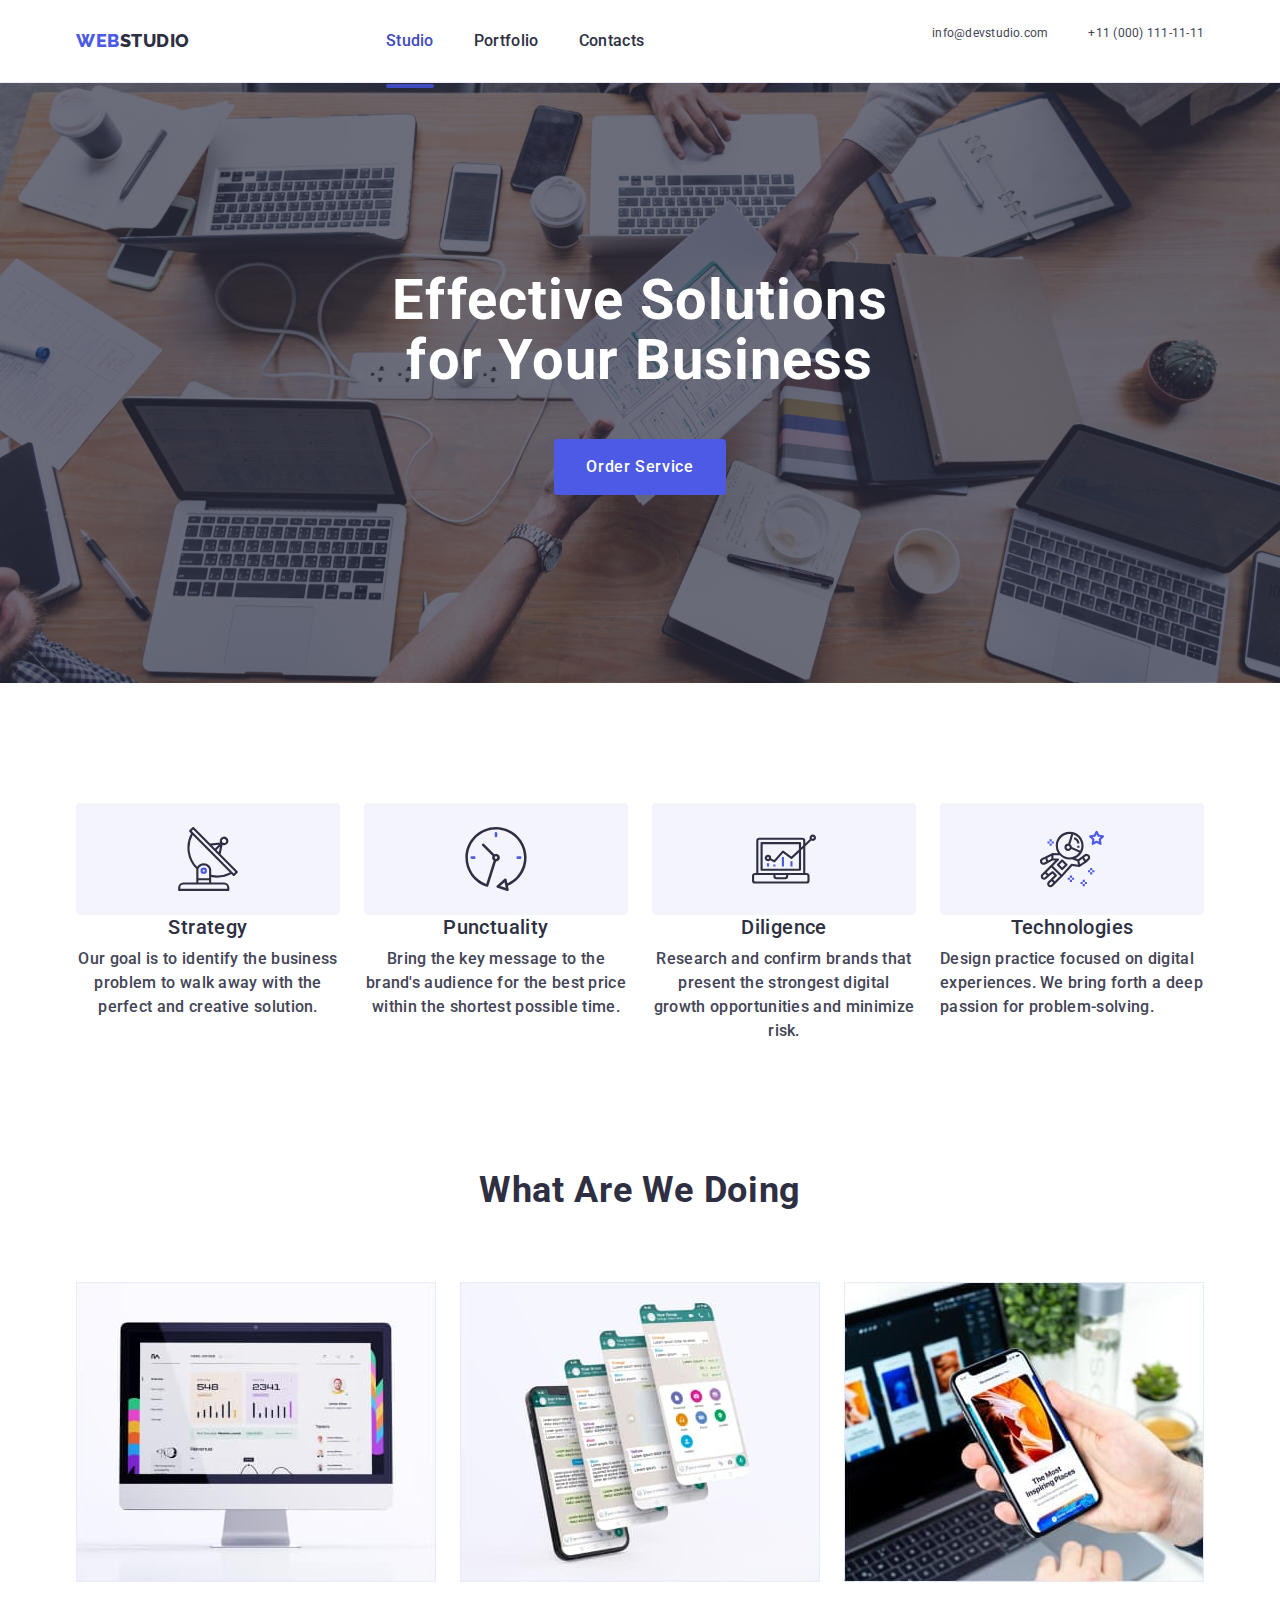
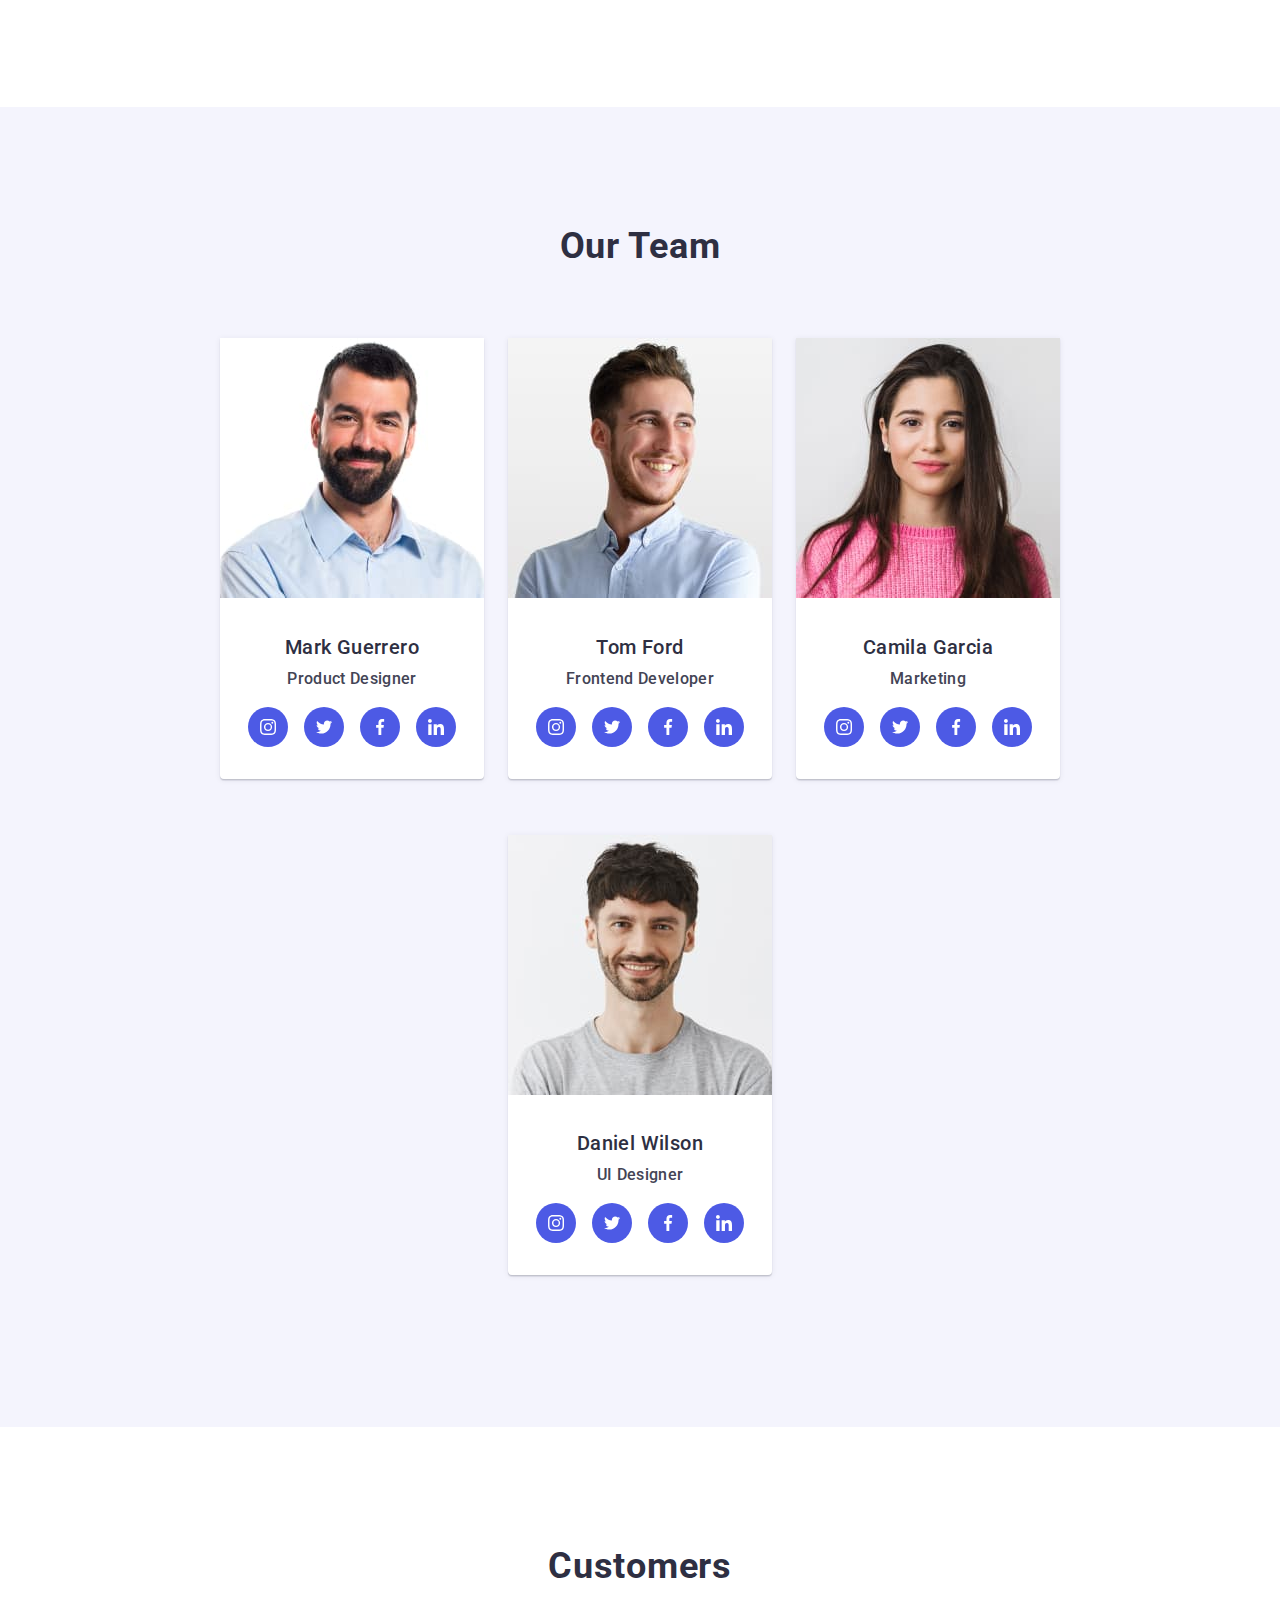
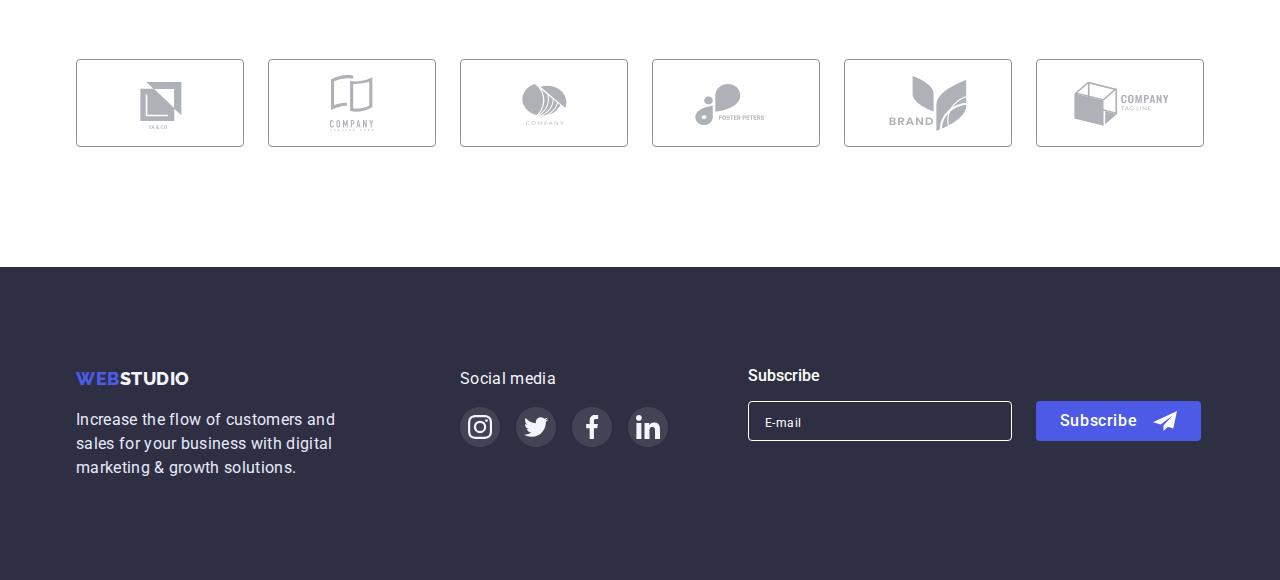
==== commit e70a5a56: "update" ====
--- a/index.html
+++ b/index.html
@@ -20,7 +20,7 @@
   </head>
   <body>
     <!-- HEADER -->
-    <!-- <header class="header">
+    <header class="header">
       <div class="container page-heder-cantainer">
         <nav class="page-nav">
           <a class="link logo" href="./index.html"
@@ -58,19 +58,19 @@
           </ul>
         </address>
       </div>
-    </header> -->
+    </header>
     <main>
       <!-- HERO -->
-      <!-- <section class="hero">
+      <section class="hero">
         <div class="container">
           <h1 class="title-hero">Effective Solutions for Your Business</h1>
           <button class="btn" type="button" data-modal-open>
             Order Service
           </button>
         </div>
-      </section> -->
+      </section>
       <!-- FEATURE -->
-      <!-- <section class="section">
+      <section class="section">
         <h2 class="hidden-title">feature</h2>
         <div class="container">
           <ul class="list feature">
@@ -124,9 +124,9 @@
             </li>
           </ul>
         </div>
-      </section> -->
+      </section>
       <!-- WHAT DOING -->
-      <!-- <section class="doing">
+       <section class="doing">
         <div class="container">
           <h2 class="caption">What are we doing</h2>
           <ul class="list img-list">
@@ -137,9 +137,9 @@
             <li><img src="./images/fone.jpg" width="360" alt="fone" /></li>
           </ul>
         </div>
-      </section> -->
+      </section> 
       <!-- TEAM -->
-      <!-- <section class="team tablet-wrapper">
+      <section class="team tablet-wrapper">
         <div class="container">
           <h2 class="caption">Our Team</h2>
           <ul class="list team-avatar">
@@ -389,8 +389,8 @@
             </li>
           </ul>
         </div>
-      </section> -->
-      <!-- <section class="customers-section">
+      </section>
+      <section class="customers-section">
         <div class="container">
           <h2 class="caption">Customers</h2>
           <ul class="customers list">
@@ -444,7 +444,7 @@
             </li>
           </ul>
         </div>
-      </section> -->
+      </section>
     </main>
     <!-- FOOTER -->
     <footer class="footer">
@@ -511,7 +511,7 @@
         </div>
       </div>
     </footer>
-    <!-- <div class="backdrop is-hidden" data-modal>
+    <div class="backdrop is-hidden" data-modal>
       <div class="modal">
         <buttom type="button" class="modal-close-button" data-modal-close>
           <svg class="modal-btm-close-icon" width="8" height="8">
@@ -592,6 +592,7 @@
         </form>
       </div>
     </div>
+
     <div class="mobile-menu js-menu-container">
       <buttom class="mobile-menu-btn-closed js-close-menu" type="button">
         <svg class="modal-btm-close-icon" width="8" height="8">
@@ -655,6 +656,6 @@
       </div>
     </div>
     <script src="./js/modal.js"></script>
-    <script src="./js/mobile-menu.js"></script> -->
+    <script src="./js/mobile-menu.js"></script>
   </body>
 </html>
--- a/css/styles.css
+++ b/css/styles.css
@@ -19,7 +19,7 @@
 }
 textarea {
   resize: none;
-} 
+}
 
 a {
   text-decoration: none;
@@ -51,17 +51,9 @@
   padding: 0 16px;
 }
 
-@media screen and (min-width: 768px) {
-  .container {
-    max-width: 736px;
-    
-  }
-
-}
-
 @media screen and (min-width: 1200px) {
   .container {
-    max-width: 1158px;      
+    max-width: 1158px;
     margin: 0 auto;
     padding: 0 15px;
   }
@@ -109,25 +101,26 @@
   line-height: 1.1;
   text-align: center;
   letter-spacing: 0.02em;
-  text-transform: capitalize;  
-  text-align: center; 
+  text-transform: capitalize;
+  text-align: center;
   color: var(--main-color-dark);
 }
 .title {
-  margin-bottom: 8px;    
+  margin-bottom: 8px;
   letter-spacing: 0.02em;
   font-weight: 700;
   font-size: 36px;
-  line-height: calc(40 / 36);  
-  text-align: center;  
-  color:var(--main-color-dark);
+  line-height: calc(40 / 36);
+  text-align: center;
+  color: var(--main-color-dark);
 }
 .text-theme-light {
+  text-align: center;
   line-height: 1.5;
   letter-spacing: 0.02em;
   color: var(--Text-color);
   font-weight: 500;
-  margin-bottom: 72px;
+  margin-bottom: 8px;
 }
 
 .text-theme-light-bottom {
@@ -167,7 +160,7 @@
   align-items: center;
   justify-content: space-between;
 }
-.logo {  
+.logo {
   font-family: 'Raleway', sans-serif;
   font-weight: 800;
   font-size: 18px;
@@ -217,7 +210,6 @@
 }
 .contact {
   display: none;
-  
 }
 .contact:active,
 .contact:hover,
@@ -231,7 +223,7 @@
 .mobile-menu {
   display: flex;
   flex-direction: column;
-  justify-content: space-between;  
+  justify-content: space-between;
   visibility: hidden;
   opacity: 0;
   transform: translateX(100%);
@@ -242,11 +234,12 @@
   background-color: var(--white-color);
   width: 100%;
   height: 100%;
-  transition: transform var(--transition-duration), opacity var(--transition-duration), visibility var(--transition-duration);
+  transition: transform var(--transition-duration),
+    opacity var(--transition-duration), visibility var(--transition-duration);
   overflow: auto;
 }
 .mobile-menu.is-open {
-  transform: translateX(0);  
+  transform: translateX(0);
   visibility: visible;
   opacity: 1;
 }
@@ -268,51 +261,49 @@
 }
 .menu-modal {
   font-weight: 700;
-    font-size: 36px;
-    line-height: calc(40 / 36);  
-    letter-spacing: 0.02em;    
-    color: var(--main-color-dark);
-}
-
-
-.contact-modal { 
-    width: 353px;
-    font-style: normal;
-    font-weight: 700;
-    font-size: 36px;
-    line-height: calc(40 / 36);  
-    letter-spacing: 0.02em;
-    text-transform: capitalize;   
-    color: var(--Primary-Brand-color);
+  font-size: 36px;
+  line-height: calc(40 / 36);
+  letter-spacing: 0.02em;
+  color: var(--main-color-dark);
+}
+
+.contact-modal {
+  width: 353px;
+  font-style: normal;
+  font-weight: 700;
+  font-size: 36px;
+  line-height: calc(40 / 36);
+  letter-spacing: 0.02em;
+  text-transform: capitalize;
+  color: var(--Primary-Brand-color);
 }
 
 .contact-modal-item {
   margin-top: 40px;
 }
-.contact-modal-email {  
+.contact-modal-email {
   font-style: normal;
   font-weight: 500;
   font-size: 20px;
   line-height: calc(24 / 20);
   letter-spacing: 0.02em;
   color: var(--Text-color);
-
 }
 
 .social-list-modal {
   display: flex;
-  margin-top: 48px;  
+  margin-top: 48px;
 }
 .social-list-item-modal:not(:last-child) {
- margin-right: 50px;
+  margin-right: 50px;
 }
 
 .social-list-item-modal {
   display: flex;
   justify-content: center;
-  align-items: center;  
+  align-items: center;
   width: 40px;
-  height: 40px;  
+  height: 40px;
   background-color: var(--Primary-Brand-color);
   border-radius: 50%;
 }
@@ -320,49 +311,84 @@
   fill: var(--white-color);
 }
 
-@media screen and (min-width: 768) {
+@media screen and (min-width: 768px) {
+  .menu-link-active::after {
+    content: '';
+    left: 0;
+    bottom: -38px;
+    border-radius: 2px;
+    display: block;
+    width: 100%;
+    height: 4px;
+    background-color: var(--Pressed-state-color);
+    position: absolute;
+}
+  .page-heder-cantainer {
+    display: flex;   
+    align-items: center;
+    /* justify-content: space-between; */
+  }
+  .page-nav {
+    display: flex;
+    width: 0;    
+    align-items: center;
+  }
   .menu {
-      display: flex;
-      align-items: center;
+    display: flex;
+    align-items: center;
+  }
+  .burger-menu-btn-icon {
+    display: none;
+  }
+ .contact {
+    display: block;
+    margin-bottom: 8px;
+    font-style: normal;      
+    letter-spacing: 0.02em;
+    color: var(--Text-color);
+    transition: color var(--transition-duration);        
+    font-size: 12px;
+    line-height: calc(14 / 12);     
+    letter-spacing: 0.04em;      
+    color: var(--Text-color);      
     }
-    .burger-menu-btn-icon {
-      display: none;
-    }
-   .contact {
-      display: block;
-      margin-bottom: 8px;
-      font-style: normal;      
-      letter-spacing: 0.02em;
-      color: var(--Text-color);
-      transition: color var(--transition-duration);        
-      font-size: 12px;
-      line-height: calc(14 / 12);     
-      letter-spacing: 0.04em;      
-      color: var(--Text-color);      
-      }
-    .logo {
-      margin-right: 120px;
-      font-family: 'Raleway', sans-serif;
-      font-weight: 800;
-      font-size: 18px;
-      line-height: 1.17;
-      letter-spacing: 0.03em;
-      text-transform: uppercase;
-      color: var(--main-color-dark);
+  .logo {
+    margin-right: 120px;
+    font-family: 'Raleway', sans-serif;
+    font-weight: 800;
+    font-size: 18px;
+    line-height: 1.17;
+    letter-spacing: 0.03em;
+    text-transform: uppercase;
+    color: var(--main-color-dark);
 }
 }
 @media screen and (min-width: 1200px) {
+  .page-nav {
+    display: flex;
+    align-items: center;
+    width: 0;
+  }
+  .burger-menu-btn {
+    display: none;
+    background-color: var(--white-color);
+    border: none;
+  }
   .contact {
-      display: flex;     
-      margin-left: 40px;
-      font-style: normal;
-      line-height: 1.5;
-      letter-spacing: 0.02em;
-      color: var(--Text-color);
-      transition: color var(--transition-duration);
-}
-  
-}  
+    display: flex;
+    margin-left: 40px;
+    font-style: normal;
+    line-height: 1.5;
+    letter-spacing: 0.02em;
+    color: var(--Text-color);
+    transition: color var(--transition-duration);
+  }
+  .menu {
+    display: flex;
+    align-items: center;
+    margin-left: 76px;
+  }
+}
 
 /* =======================/HEADER=======================*/
 /* =======================HERO=======================*/
@@ -375,7 +401,7 @@
       rgba(46, 47, 66, 0.7),
       rgba(46, 47, 66, 0.7)
     ),
-    url(../images/mobile/hero-bg-phon.jpg);  
+    url(../images/mobile/hero-bg-phon.jpg);
   background-size: cover;
   background-position: center;
   background-repeat: no-repeat;
@@ -384,48 +410,69 @@
   background-color: var(--main-color-dark);
 }
 .title-hero {
-  text-align: center;  
-  margin-bottom: 72px;    
+  text-align: center;
+  margin-bottom: 72px;
   font-weight: 700;
   font-size: 36px;
-  line-height: calc(40 / 36);  
+  line-height: calc(40 / 36);
   letter-spacing: 0.02em;
-  color: var(--white-color); 
-  
+  color: var(--white-color);
 }
 @media (min-device-pixel-ratio: 2),
-(min-resolution: 192dpi),
-(min-resolution: 2dppx) {
+  (min-resolution: 192dpi),
+  (min-resolution: 2dppx) {
   .hero {
-    background-image: linear-gradient(rgba(46, 47, 66, 0.7),
-          rgba(46, 47, 66, 0.7)), url("../images/mobile/hero-phonbg@2x.jpg");
-    
+    background-image: linear-gradient(
+        rgba(46, 47, 66, 0.7),
+        rgba(46, 47, 66, 0.7)
+      ),
+      url('../images/mobile/hero-phonbg@2x.jpg');
   }
 }
 
 @media screen and (min-width: 481px) {
   .hero {
-    background-image: linear-gradient(rgba(46, 47, 66, 0.7),
-          rgba(46, 47, 66, 0.7)), url("../images/table/Dark-bg-tablet.jpg");
+    background-image: linear-gradient(
+        rgba(46, 47, 66, 0.7),
+        rgba(46, 47, 66, 0.7)
+      ),
+      url('../images/table/Dark-bg-tablet.jpg');
   }
 
   @media (min-device-pixel-ratio: 2),
-  (min-resolution: 192dpi),
-  (min-resolution: 3dppx) {
+    (min-resolution: 192dpi),
+    (min-resolution: 3dppx) {
     .hero {
-      background-image: linear-gradient(rgba(46, 47, 66, 0.7),
-            rgba(46, 47, 66, 0.7)), url("../images/table/Dark-bg-tablet@2x.jpg");
+      background-image: linear-gradient(
+          rgba(46, 47, 66, 0.7),
+          rgba(46, 47, 66, 0.7)
+        ),
+        url('../images/table/Dark-bg-tablet@2x.jpg');
     }
   }
-
-
+}
+@media screen and (min-width: 768px) {
+  .title-hero {
+    max-width: 496px;
+    margin: 0 auto;
+    text-align: center;
+    margin-bottom: 72px;
+    font-weight: 700;
+    font-size: 36px;
+    line-height: calc(40 / 36);
+    letter-spacing: 0.02em;
+    color: var(--white-color);
+  }
+}
 @media screen and (min-width: 769px) {
-.hero {
+  .hero {
     max-width: 1440px;
     margin-left: auto;
     margin-right: auto;
-    background-image: linear-gradient(rgba(46, 47, 66, 0.7),
-        rgba(46, 47, 66, 0.7)),
+    background-image: linear-gradient(
+        rgba(46, 47, 66, 0.7),
+        rgba(46, 47, 66, 0.7)
+      ),
       url(../images/people-office.jpg);
     background-position: center;
     background-repeat: no-repeat;
@@ -435,34 +482,36 @@
   }
 
   @media (min-device-pixel-ratio: 2),
-  (min-resolution: 192dpi),
-  (min-resolution: 2dppx) {
+    (min-resolution: 192dpi),
+    (min-resolution: 2dppx) {
     .hero {
-      background-image: linear-gradient(rgba(46, 47, 66, 0.7),
-            rgba(46, 47, 66, 0.7)), url("../images/people-office@2.jpg");
+      background-image: linear-gradient(
+          rgba(46, 47, 66, 0.7),
+          rgba(46, 47, 66, 0.7)
+        ),
+        url('../images/people-office@2.jpg');
     }
   }
 }
-@media screen and (min-width:1200px) {
+@media screen and (min-width: 1200px) {
   .title-hero {
-      margin-right: auto;
-      margin-left: auto;
-      margin-bottom: 48px;
-      width: 496px;      
-      font-weight: 700;
-      font-size: 56px;
-      line-height: 1.07;
-      text-align: center;
-      letter-spacing: 0.02em;
-      color: var(--white-color);
-    }
-  
+    margin-right: auto;
+    margin-left: auto;
+    margin-bottom: 48px;
+    width: 496px;
+    font-weight: 700;
+    font-size: 56px;
+    line-height: 1.07;
+    text-align: center;
+    letter-spacing: 0.02em;
+    color: var(--white-color);
+  }
 }
 
 /* =======================/HERO=======================*/
 /* =======================FEATURE======================= */
 .feature-item {
-flex-basis: 100%;
+  /* flex-basis: 100%; */
 }
 .svg {
   display: none;
@@ -476,58 +525,63 @@
   padding-top: 96px;
   padding-bottom: 96px;
 }
-@media screen and (min-width:768px) {
- 
+@media screen and (min-width: 768px) {
   .feature {
-      display: flex;
-      flex-wrap: wrap;            
-      
-    } 
-    .feature-item {
-      flex-basis: calc((100% - 24px) / 2);
-     }
-    .title {
-        margin-bottom: 8px;
-        font-weight: 500;
-        font-size: 20px;
-        line-height: 1.2;
-        letter-spacing: 0.02em;
-      }
-    .text-theme-light {
-        line-height: 1.5;
-        letter-spacing: 0.02em;
-        color: var(--Text-color);
-            }
+    display: flex;
+    flex-wrap: wrap;
+  }
+  .feature-item {
+    flex-basis: calc((100% - 24px) / 2);
+  }
+  .title {
+    margin-bottom: 8px;
+    font-weight: 500;
+    font-size: 20px;
+    line-height: 1.2;
+    letter-spacing: 0.02em;
+  }
+  .text-theme-light {
+    line-height: 1.5;
+    letter-spacing: 0.02em;
+    color: var(--Text-color);
+  }
+}
+@media screen and (min-width: 1200px) {
+  .svg {
+    display: flex;
+    padding: 24px 100px;
+    background: var(--Light-color);
+    border-radius: 4px;
+    width: 264px;
+    height: 112px;
+  }
+  .section {
+    padding-top: 120px;
+    padding-bottom: 120px;
+  }
+
+  .feature {
+    display: flex;
+    gap: 24px;
+    flex-wrap: nowrap;
+  }
+}
+/* =======================/FEATURE======================= */
+
+.doing {
+  display: none;
+  padding-bottom: 120px;
+}
+.img-list {
+  display: flex;
+  gap: 24px;
+}
+@media screen and (min-width:1200px) {
+  .doing {
+    display: flex;
+    padding-bottom: 120px;
+  }
   
-}
-@media screen and (min-width:1200px) {
-  .svg {
-      display: flex;
-      padding: 24px 100px;
-      background: var(--Light-color);
-      border-radius: 4px;
-      width: 264px;
-      height: 112px;
-    }
-    .section {
-      padding-top: 120px;
-      padding-bottom: 120px;
-    }
-    
-    .feature {
-      display: flex;
-      gap: 24px;
-      flex-wrap: nowrap;
-    }
-}
-/* =======================/FEATURE======================= */
-
-.doing {
-  padding-bottom: 120px;
-}
-.img-list {
-  display: flex;
-  gap: 24px;
 }
 /* ---------------TEAM----------------- */
 .img-list {
@@ -562,22 +616,19 @@
 }
 
 .team {
+  display: flex;
+  flex-wrap: wrap;
+  padding: 96px;
   background-color: var(--Light-color);
-  padding-top: 120px;
-  padding-bottom: 120px;
 }
 
 .team-title {
   margin-top: 32px;
   margin-bottom: 32px;
+  padding-bottom: 32px;
 }
 
 .team-avatar {
-  text-align: center;
-  align-items: center;
-  justify-content: center;
-  display: flex;
-  gap: 24px;
 }
 
 .avatar {
@@ -590,43 +641,67 @@
 .avatar-img {
   border: none;
 }
-@media screen and (min-width:768px) {
-
-
-  
-}
-
-
-@media screen and (min-width:1200px) {
+@media screen and (min-width: 768px) {
+  .team {
+    background-color: var(--Light-color);
+  }
+  .team-avatar {
+    display: flex;
+    flex-wrap: wrap;
+    justify-content: space-around;
+  }
+  .team-title {
+    padding-bottom: 0;
+  }
+
   .avatar {
-      display: block;
-      background-color: #fff;
-      border-radius: 0px 0px 4px 4px;
-      box-shadow: 0px 1px 6px rgba(46, 47, 66, 0.08),
-        0px 1px 1px rgba(46, 47, 66, 0.16), 0px 2px 1px rgba(46, 47, 66, 0.08);
-    }
+    margin-bottom: 32px;
+    background-color: #fff;
+    border-radius: 0px 0px 4px 4px;
+    box-shadow: 0px 1px 6px rgba(46, 47, 66, 0.08),
+      0px 1px 1px rgba(46, 47, 66, 0.16), 0px 2px 1px rgba(46, 47, 66, 0.08);
+  }
+}
+
+@media screen and (min-width: 1200px) {
+  .avatar {
+    background-color: #fff;
+    border-radius: 0px 0px 4px 4px;
+    box-shadow: 0px 1px 6px rgba(46, 47, 66, 0.08),
+      0px 1px 1px rgba(46, 47, 66, 0.16), 0px 2px 1px rgba(46, 47, 66, 0.08);
+  }
   .social-list {
-      display: flex;
-      justify-content: center;
-      gap: 16px;
-    }
+    display: flex;
+    justify-content: center;
+    gap: 16px;
+  }
   .team {
-      background-color: var(--Light-color);
-      padding-top: 120px;
-      padding-bottom: 120px;
-    }
-
-.caption {
-      margin-bottom: 72px;
-      font-weight: 700;
-      font-size: 36px;
-      line-height: 1.1;
-      text-align: center;
-      letter-spacing: 0.02em;
-      text-transform: capitalize;
-    }
-  
-} 
+    background-color: var(--Light-color);
+    padding-top: 120px;
+    padding-bottom: 120px;
+  }
+
+  .caption {
+    margin-bottom: 72px;
+    font-weight: 700;
+    font-size: 36px;
+    line-height: 1.1;
+    text-align: center;
+    letter-spacing: 0.02em;
+    text-transform: capitalize;
+  }
+  .team-avatar {
+    text-align: center;
+    align-items: center;
+    justify-content: center;
+    display: flex;
+    gap: 24px;
+  }
+  .team-title {
+    margin-top: 32px;
+    margin-bottom: 32px;
+  }
+}
 /* -----------/TEAM------------------ */
 .customers-section {
   padding-top: 96px;
@@ -635,11 +710,9 @@
 .customers {
   display: flex;
   flex-wrap: wrap;
-  justify-content: space-between;
+  justify-content: center;
   gap: 72px 16px;
 }
-
-
 .customers-icon {
   fill: rgba(175, 177, 184, 1);
   transition: fill var(--transition-duration);
@@ -661,64 +734,61 @@
 .customers-link:focus {
   border: 1px solid var(--Pressed-state-color);
 }
-@media screen and (min-width:768px) {
+
+@media screen and (min-width: 768px) {
   .customers {
-      display: flex;
-      
-    }
-        .customers-link {
-          width: 168px;
-          height: 88px;
-          border: 1px solid rgba(142, 143, 153, 1);
-          transition: border var(--transition-duration);
-          border-radius: 4px;
-          display: flex;
-          justify-content: center;
-          align-items: center;
-        }
-      
-
-@media screen and (min-width:1200px) {
+    display: flex;
+  }
+  .customers-link {
+    width: 168px;
+    height: 88px;
+    border: 1px solid rgba(142, 143, 153, 1);
+    transition: border var(--transition-duration);
+    border-radius: 4px;
+    display: flex;
+    justify-content: center;
+    align-items: center;
+  }
+}
+
+@media screen and (min-width: 1200px) {
   .customers {
-      display: flex;
-      gap: 24px;
-    }
+    display: flex;
+    gap: 24px;
+  }
   .customers-section {
-      padding-top: 120px;
-      padding-bottom: 120px;
-    }
-        .customers-link {
-          width: 168px;
-          height: 88px;
-          border: 1px solid rgba(142, 143, 153, 1);
-          transition: border var(--transition-duration);
-          border-radius: 4px;
-          display: flex;
-          justify-content: center;
-          align-items: center;
-        }
+    padding-top: 120px;
+    padding-bottom: 120px;
+  }
+  .customers-link {
+    width: 168px;
+    height: 88px;
+    border: 1px solid rgba(142, 143, 153, 1);
+    transition: border var(--transition-duration);
+    border-radius: 4px;
+    display: flex;
+    justify-content: center;
+    align-items: center;
+  }
 }
 /* =========================FOOTER=============== */
- .footer-container {
-  
-}
-.title-dark {  
+.footer-container {
+}
+.title-dark {
   font-size: 16px;
   line-height: calc(24 / 16);
   letter-spacing: 0.02em;
-  color: var(--white-color);  
+  color: var(--white-color);
   letter-spacing: 0.02em;
-  color: var(--Light-color);  
-  font-weight: 500; 
-}
-.social-footer {
-  
-}
- .social-list {
-   display: flex;
-   justify-content: center;
-   gap: 16px;
- }
+  color: var(--Light-color);
+  font-weight: 500;
+}
+
+.social-list {
+  display: flex;
+  justify-content: center;
+  gap: 16px;
+}
 .social-link-dark {
   display: flex;
   justify-content: center;
@@ -740,13 +810,12 @@
 }
 .footer {
   left: 0px;
-  background: var(--main-color-dark);
+  background-color: var(--main-color-dark);
   gap: 24px;
   padding-top: 100px;
   padding-bottom: 100px;
 }
 .logo-light {
-  margin-right: 76px;
   font-family: 'Raleway', sans-serif;
   font-weight: 800;
   font-size: 18px;
@@ -755,12 +824,7 @@
   text-transform: uppercase;
   color: var(--Light-color);
 }
-.footer-subscribe {
-  margin-left: 80px;
-}
-.footer-subscribe-form {
-  display: flex;
-}
+
 .footer-subscribe-title {
   font-weight: 500;
   margin-bottom: 16px;
@@ -814,47 +878,186 @@
 .Subscribe-btn-icon {
   margin-left: 16px;
 }
-@media screen and (min-width:768px) {
-  
-}
-
-@media screen and (min-width:1200px) {
+
+@media screen and (max-width: 768px) {
+  .footer {
+    padding: 96px 0;
+  }
   .footer-container {
-      display: flex;
-    }
-    .social-footer {
-      margin-left: 120px;
-    }
-    .title-dark {
-      font-size: 16px;
-      line-height: calc(24 / 16);
-      letter-spacing: 0.02em;
-      color: var(--white-color);
-      font-weight: 400;
-      letter-spacing: 0.02em;
-      color: var(--Light-color);    
-    }
-      .social-footer {
-          margin-left: 120px;
-    }
-      .social-link-dark {
-                  display: flex;
-                  justify-content: center;
-                  align-items: center;
-                  width: 40px;
-                  height: 40px;
-                  border-radius: 50%;
-                  background-color: rgba(244, 244, 253, 0.1);
-                  transition: background-color var(--transition-duration);
-    }
-    .footer {
-      left: 0px;
-      background: var(--main-color-dark);
-      gap: 24px;
-      padding-top: 100px;
-      padding-bottom: 100px;
-}
-} 
+    display: flex;
+    flex-direction: column;
+    align-items: center;
+    justify-content: center;
+    gap: 72px;
+  }
+  .footer-descr {
+    display: flex;
+    flex-direction: column;
+    align-items: center;
+    justify-content: center;
+  }
+  .social-footer {
+    display: flex;
+    flex-direction: column;
+    align-items: center;
+    justify-content: center;
+  }
+  .footer-subscribe-form {
+    width: 100%;
+    display: flex;
+    flex-direction: column;
+    align-items: center;
+    justify-content: center;
+    gap: 16px;
+  }
+  .footer-subscribe {
+    width: 100%;
+    display: flex;
+    flex-direction: column;
+    align-items: center;
+    justify-content: center;
+  }
+  .footer-subscribe-form-input {
+    max-width: 398px;
+    width: 90%;
+  }
+}
+
+@media screen and (min-width: 1200px) {
+  .footer-container {
+    display: flex;
+  }
+  .social-footer {
+    margin-left: 120px;
+  }
+  .title-dark {
+    font-size: 16px;
+    line-height: calc(24 / 16);
+    letter-spacing: 0.02em;
+    color: var(--white-color);
+    font-weight: 400;
+    letter-spacing: 0.02em;
+    color: var(--Light-color);
+  }
+  .social-footer {
+    margin-left: 120px;
+  }
+  .social-link-dark {
+    display: flex;
+    justify-content: center;
+    align-items: center;
+    width: 40px;
+    height: 40px;
+    border-radius: 50%;
+    background-color: rgba(244, 244, 253, 0.1);
+    transition: background-color var(--transition-duration);
+  }
+  .footer {
+    left: 0px;
+    background: var(--main-color-dark);
+    gap: 24px;
+    padding-top: 100px;
+    padding-bottom: 100px;
+  }
+}
+
+@media screen and (min-width: 768px) {
+  .footer-container {
+    display: flex;
+    flex-wrap: wrap;
+  }
+
+  .footer-descr {
+    padding-left: 108px;
+    margin-right: 24px;
+  }
+
+  .footer-subscribe {
+    margin-top: 72px;
+    padding-left: 108px;
+  }
+}
+@media screen and (min-width: 768px) {
+  .container {
+    max-width: 736px;
+  }
+
+  .footer-subscribe-form {
+    display: flex;
+  }
+
+  .logo-light {
+    margin-right: 76px;
+  }
+}
+
+@media screen and (min-width: 1200px) {
+  .container {
+    max-width: 1158px;
+  }
+  .footer-descr {
+    padding-left: 0;
+    margin-right: 0;
+  }
+
+  .footer-subscribe {
+    margin-top: 0;
+    padding-left: 0;
+    margin-left: 80px;
+  }
+
+  .footer-container {
+    display: flex;
+  }
+
+  .social-footer {
+    margin-left: 120px;
+  }
+
+  .title-dark {
+    font-size: 16px;
+    line-height: calc(24 / 16);
+    letter-spacing: 0.02em;
+    color: var(--white-color);
+    font-weight: 400;
+    letter-spacing: 0.02em;
+    color: var(--Light-color);
+  }
+
+  .social-footer {
+    margin-left: 120px;
+  }
+
+  .social-link-dark {
+    display: flex;
+    justify-content: center;
+    align-items: center;
+    width: 40px;
+    height: 40px;
+    border-radius: 50%;
+    background-color: rgba(244, 244, 253, 0.1);
+    transition: background-color var(--transition-duration);
+  }
+
+  .footer {
+    left: 0px;
+    background: var(--main-color-dark);
+    gap: 24px;
+    padding-top: 100px;
+    padding-bottom: 100px;
+  }
+
+  .logo-light {
+    margin-right: 76px;
+    font-family: 'Raleway', sans-serif;
+    font-weight: 800;
+    font-size: 18px;
+    line-height: 1.17;
+    letter-spacing: 0.03em;
+    text-transform: uppercase;
+    color: var(--Light-color);
+  }
+}
 /* =======================APPLY======================= */
 .apply-content:hover {
   box-shadow: 0px 1px 6px rgba(46, 47, 66, 0.08),
@@ -1047,7 +1250,7 @@
 .modal-form-message {
   width: 100%;
   height: 120px;
-  padding: 8px 16px;  
+  padding: 8px 16px;
   border: 1px solid rgba(46, 47, 66, 0.2);
   border-radius: 4px;
   font-weight: 400;
@@ -1130,12 +1333,10 @@
   background-color: var(--Pressed-state-color);
 }
 /* =======================/MODAL-WINDOW======================= */
-.burger-menu-btn {
-  display: block;
-}
+
 /* MEDIA */
 @media screen and (max-width: 768px) {
   .burder-menu {
-  display: none;
-  }
-}+    display: none;
+  }
+}
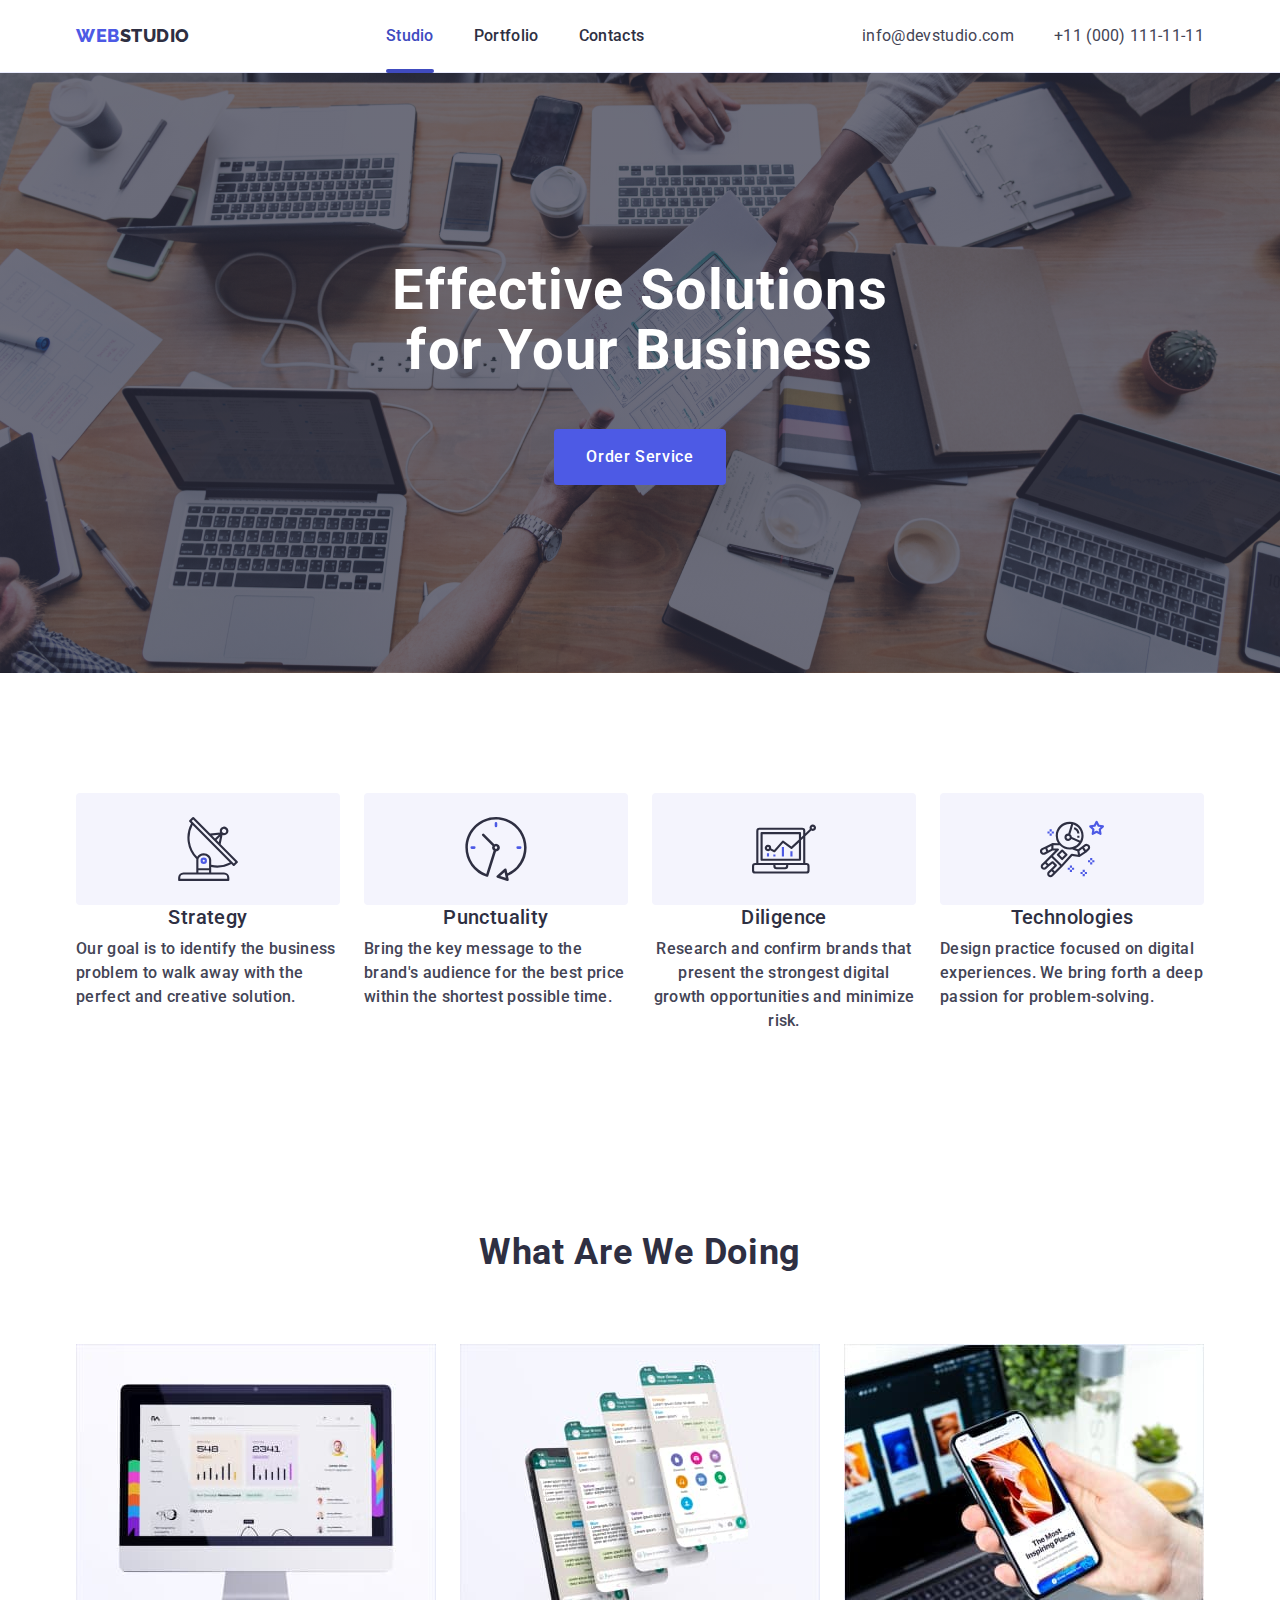
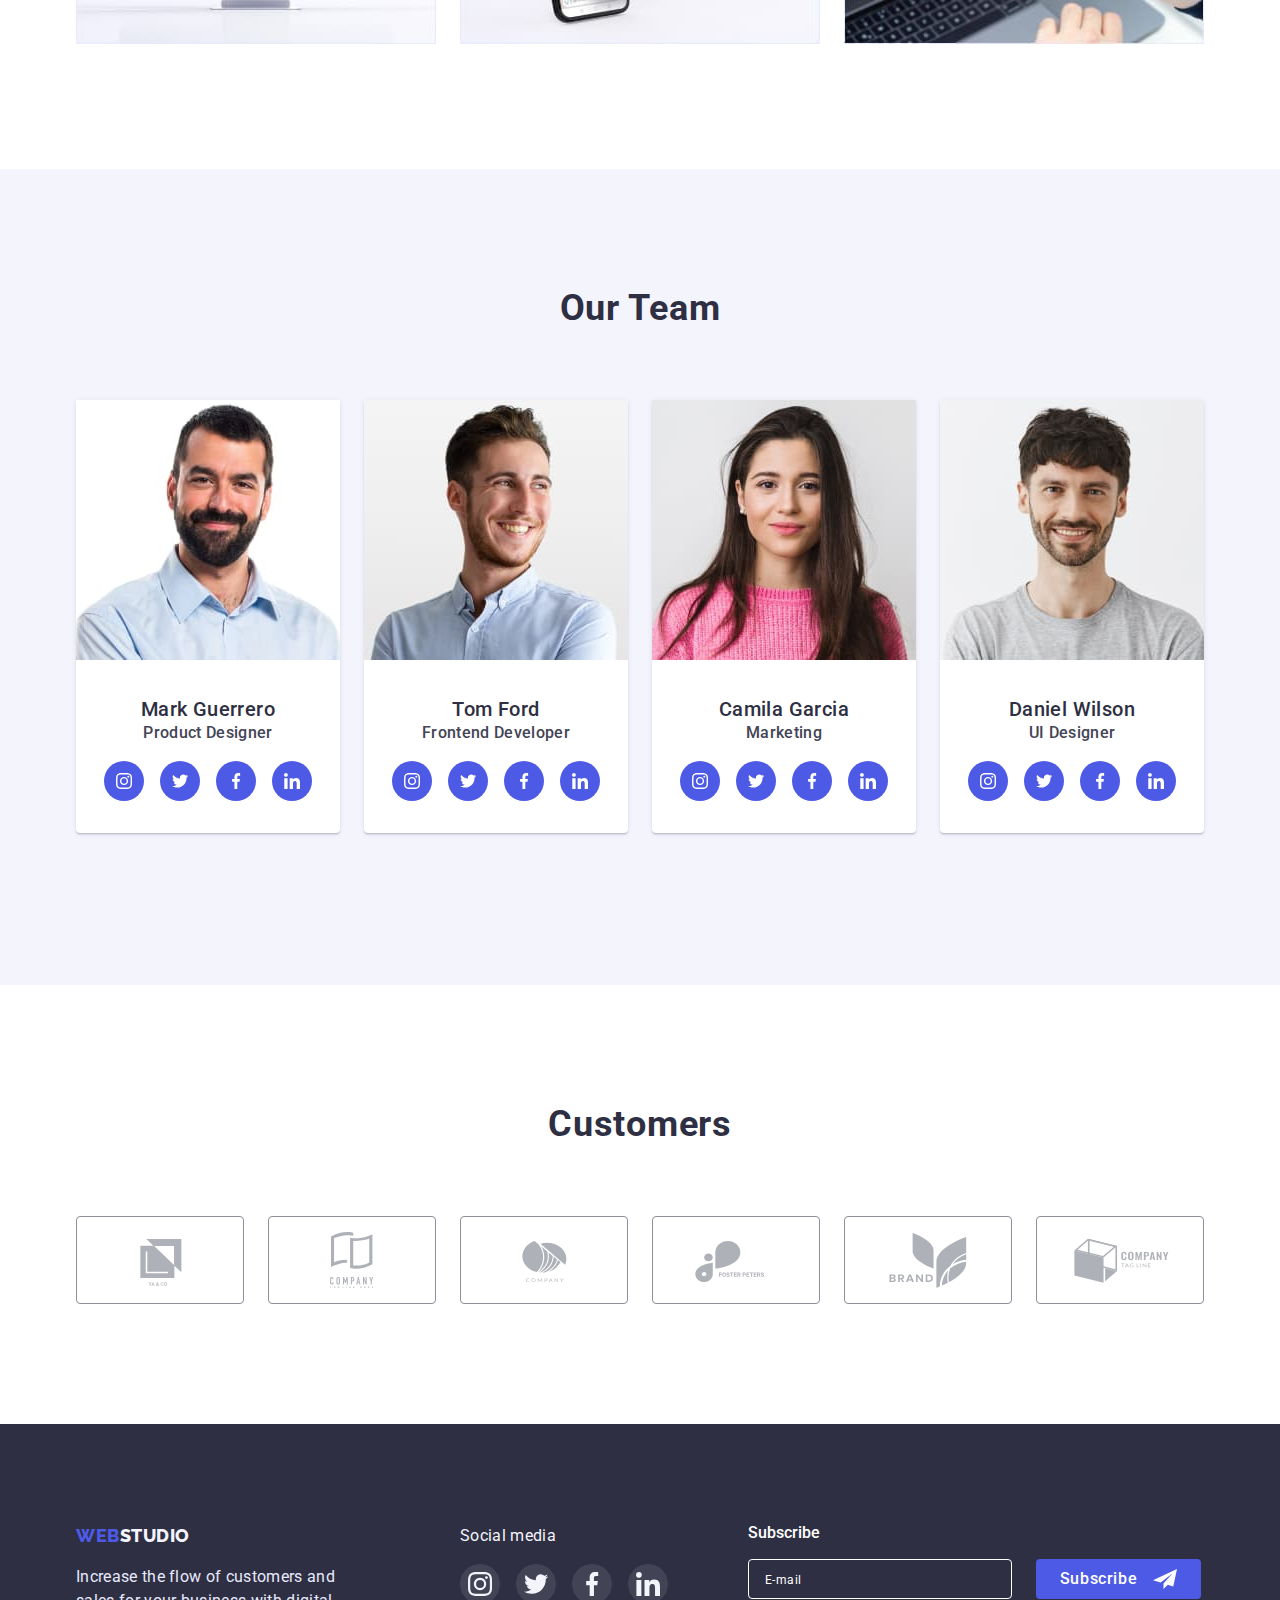
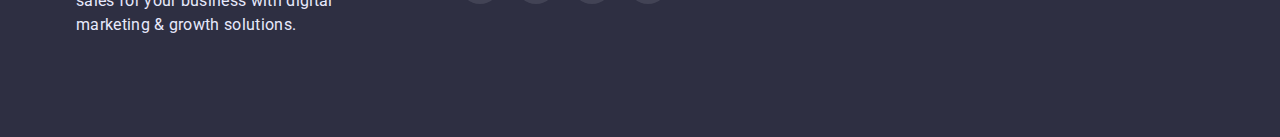
==== commit c089b254: "update" ====
--- a/index.html
+++ b/index.html
@@ -81,7 +81,7 @@
                 </svg>
               </div>
               <h3 class="title">Strategy</h3>
-              <p class="text-theme-light">
+              <p class="text-theme-light-feature">
                 Our goal is to identify the business problem to walk away with
                 the perfect and creative solution.
               </p>
@@ -93,7 +93,7 @@
                 </svg>
               </div>
               <h3 class="title">Punctuality</h3>
-              <p class="text-theme-light">
+              <p class="text-theme-light-feature">
                 Bring the key message to the brand's audience for the best price
                 within the shortest possible time.
               </p>
@@ -167,7 +167,7 @@
                 />
               </picture>
               <div class="team-title">
-                <h3 class="title">Mark Guerrero</h3>
+                <h3 class="title-team">Mark Guerrero</h3>
                 <p class="text-theme-light">Product Designer</p>
                 <ul class="social-list list">
                   <li class="social-list-item">
@@ -223,7 +223,7 @@
                 />
               </picture>
               <div class="team-title">
-                <h3 class="title">Tom Ford</h3>
+                <h3 class="title-team">Tom Ford</h3>
                 <p class="text-theme-light">Frontend Developer</p>
                 <ul class="social-list list">
                   <li class="social-list-item">
@@ -288,7 +288,7 @@
                 />
               </picture>
               <div class="team-title">
-                <h3 class="title">Camila Garcia</h3>
+                <h3 class="title-team">Camila Garcia</h3>
                 <p class="text-theme-light">Marketing</p>
                 <ul class="social-list list">
                   <li class="social-list-item">
@@ -353,7 +353,7 @@
                 />
               </picture>
               <div class="team-title">
-                <h3 class="title">Daniel Wilson</h3>
+                <h3 class="title-team">Daniel Wilson</h3>
                 <p class="text-theme-light">UI Designer</p>
                 <ul class="social-list list">
                   <li class="social-list-item">
--- a/css/styles.css
+++ b/css/styles.css
@@ -141,8 +141,8 @@
 /* =======================/COMPONENTS=======================*/
 /* =======================HEADER=======================*/
 .header {
-  padding-top: 24px;
-  padding-bottom: 24px;
+  padding-top: 12px;
+  padding-bottom: 11px;
   border-bottom: 1px solid var(--Subtle-backgrounds);
 }
 .page-nav {
@@ -264,8 +264,13 @@
   font-size: 36px;
   line-height: calc(40 / 36);
   letter-spacing: 0.02em;
-  color: var(--main-color-dark);
-}
+  color: var(--main-color-dark);  
+}
+.menu-modal:focus {
+  color: var(--Pressed-state-color);
+}
+
+
 
 .contact-modal {
   width: 353px;
@@ -293,9 +298,10 @@
 .social-list-modal {
   display: flex;
   margin-top: 48px;
+  
 }
 .social-list-item-modal:not(:last-child) {
-  margin-right: 50px;
+  margin-right: 56px;
 }
 
 .social-list-item-modal {
@@ -322,6 +328,11 @@
     height: 4px;
     background-color: var(--Pressed-state-color);
     position: absolute;
+}
+.header {
+  padding-top: 14px;
+  padding-bottom: 14px;
+  border-bottom: 1px solid var(--Subtle-backgrounds);
 }
   .page-heder-cantainer {
     display: flex;   
@@ -364,11 +375,27 @@
 }
 }
 @media screen and (min-width: 1200px) {
+  .header {
+    padding-top: 24px;
+    padding-bottom: 24px;
+    border-bottom: 1px solid var(--Subtle-backgrounds);
+}
   .page-nav {
     display: flex;
     align-items: center;
     width: 0;
   }
+  .menu-link-active::after {
+    content: '';
+    left: 0;
+    bottom: -28px;
+    border-radius: 2px;
+    display: block;
+    width: 100%;
+    height: 4px;
+    background-color: var(--Pressed-state-color);
+    position: absolute;
+}
   .burger-menu-btn {
     display: none;
     background-color: var(--white-color);
@@ -376,7 +403,11 @@
   }
   .contact {
     display: flex;
+    justify-content: center;
+    align-items: center;
     margin-left: 40px;
+    font-size: 16px;
+    margin-bottom: 0;
     font-style: normal;
     line-height: 1.5;
     letter-spacing: 0.02em;
@@ -510,8 +541,8 @@
 
 /* =======================/HERO=======================*/
 /* =======================FEATURE======================= */
-.feature-item {
-  /* flex-basis: 100%; */
+.feature-item:not(:last-child) {
+  margin-bottom: 72px;
 }
 .svg {
   display: none;
@@ -526,12 +557,26 @@
   padding-bottom: 96px;
 }
 @media screen and (min-width: 768px) {
+  .text-theme-light-feature {
+    text-align:start;
+    line-height: 1.5;
+    letter-spacing: 0.02em;
+    color: var(--Text-color);
+    font-weight: 500;
+    margin-bottom: 8px;
+  }
+  .section {
+    display: block;
+    padding-top: 96px;
+    padding-bottom: 0;
+  }
   .feature {
     display: flex;
     flex-wrap: wrap;
   }
   .feature-item {
     flex-basis: calc((100% - 24px) / 2);
+    margin-bottom: 0;
   }
   .title {
     margin-bottom: 8px;
@@ -540,11 +585,7 @@
     line-height: 1.2;
     letter-spacing: 0.02em;
   }
-  .text-theme-light {
-    line-height: 1.5;
-    letter-spacing: 0.02em;
-    color: var(--Text-color);
-  }
+  
 }
 @media screen and (min-width: 1200px) {
   .svg {
@@ -594,7 +635,14 @@
   justify-content: center;
   gap: 16px;
 }
-
+.title-team {
+font-weight: 500;
+font-size: 20px;
+line-height: 24px;
+text-align: center;
+letter-spacing: 0.02em;
+color: var(--main-color-dark);
+}
 .social-list-link {
   margin-top: 8px;
   display: flex;
@@ -618,7 +666,7 @@
 .team {
   display: flex;
   flex-wrap: wrap;
-  padding: 96px;
+  padding: 96px 0;  
   background-color: var(--Light-color);
 }
 
@@ -628,8 +676,6 @@
   padding-bottom: 32px;
 }
 
-.team-avatar {
-}
 
 .avatar {
   background-color: #fff;
@@ -643,6 +689,11 @@
 }
 @media screen and (min-width: 768px) {
   .team {
+    background-color: var(--Light-color);
+  }
+  .team {
+    display: flex;
+    flex-wrap: wrap;    
     background-color: var(--Light-color);
   }
   .team-avatar {
@@ -742,13 +793,16 @@
   .customers-link {
     width: 168px;
     height: 88px;
-    border: 1px solid rgba(142, 143, 153, 1);
-    transition: border var(--transition-duration);
+    border: 1px solid rgba(142, 143, 153, 1);    
     border-radius: 4px;
     display: flex;
     justify-content: center;
     align-items: center;
   }
+  .customers-link:hover,
+.customers-link:focus {
+  border: 1px solid var(--Pressed-state-color);
+}
 }
 
 @media screen and (min-width: 1200px) {
@@ -772,8 +826,7 @@
   }
 }
 /* =========================FOOTER=============== */
-.footer-container {
-}
+
 .title-dark {
   font-size: 16px;
   line-height: calc(24 / 16);
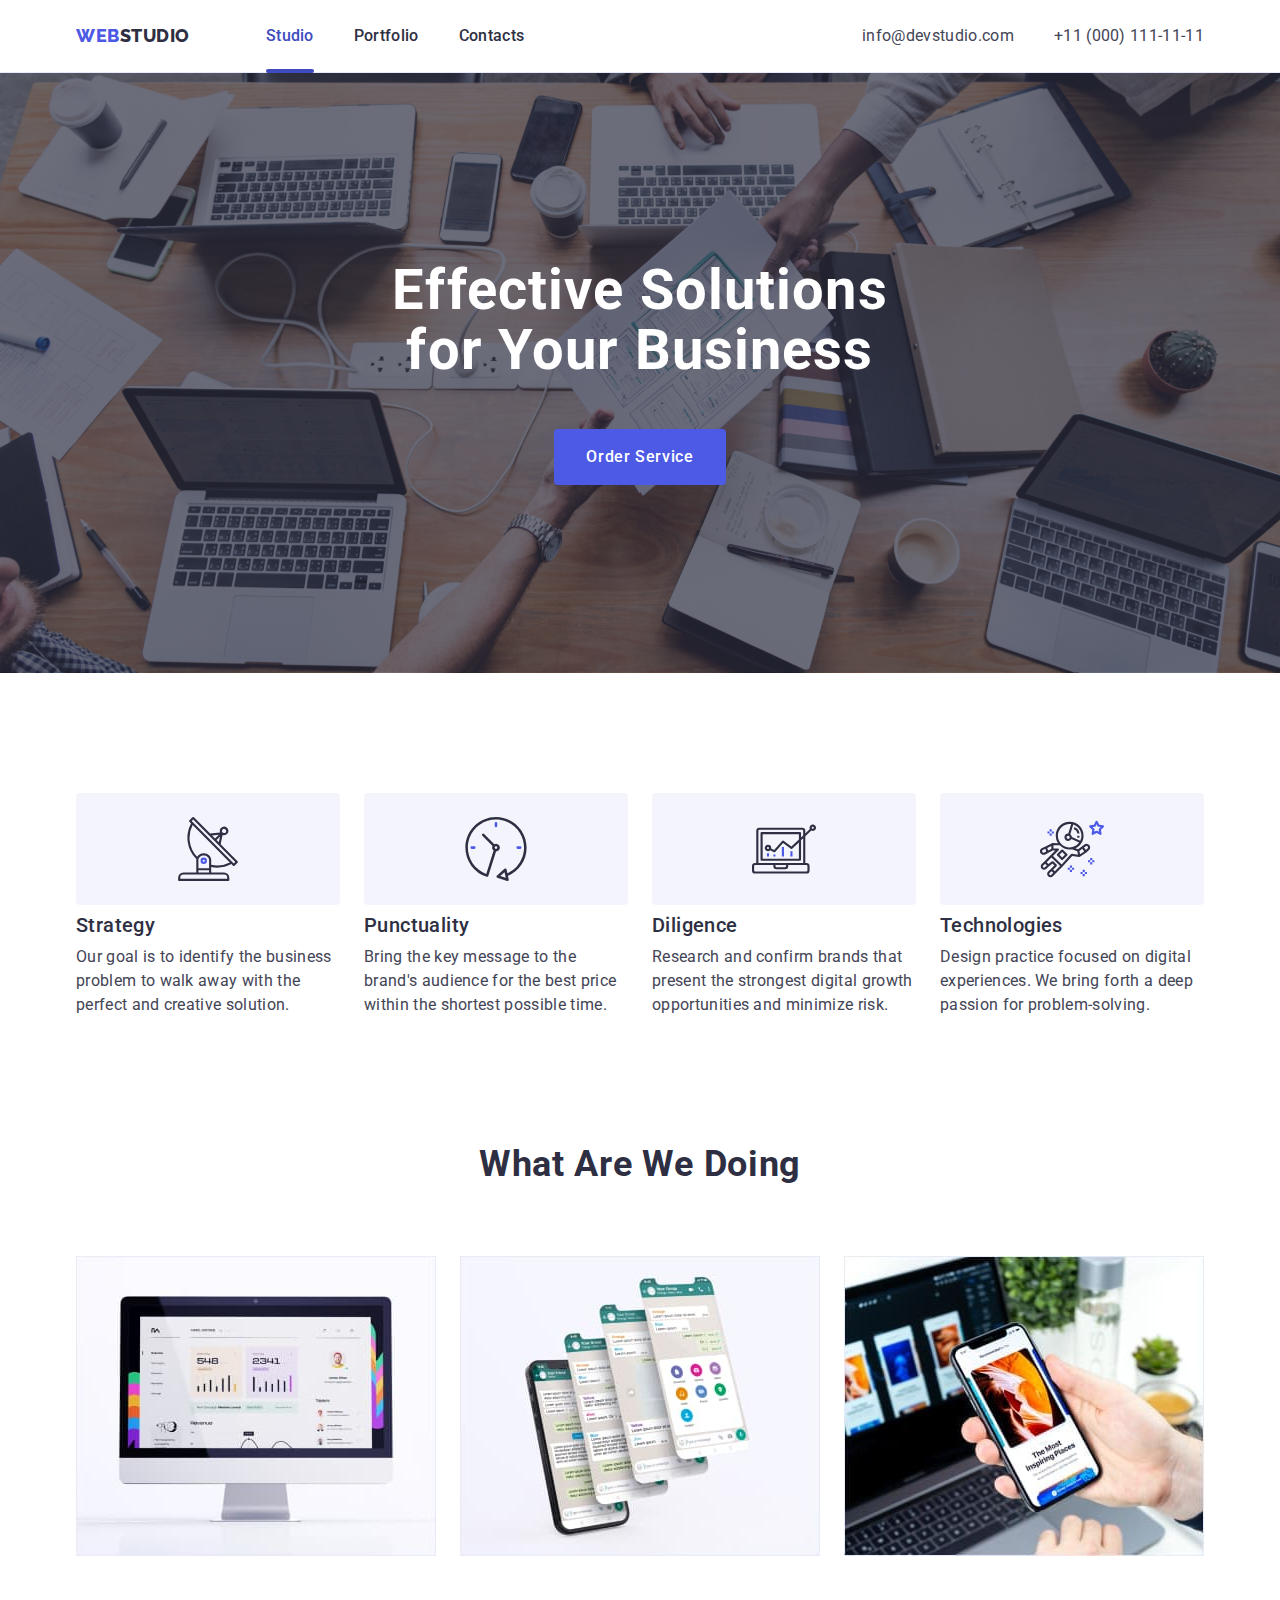
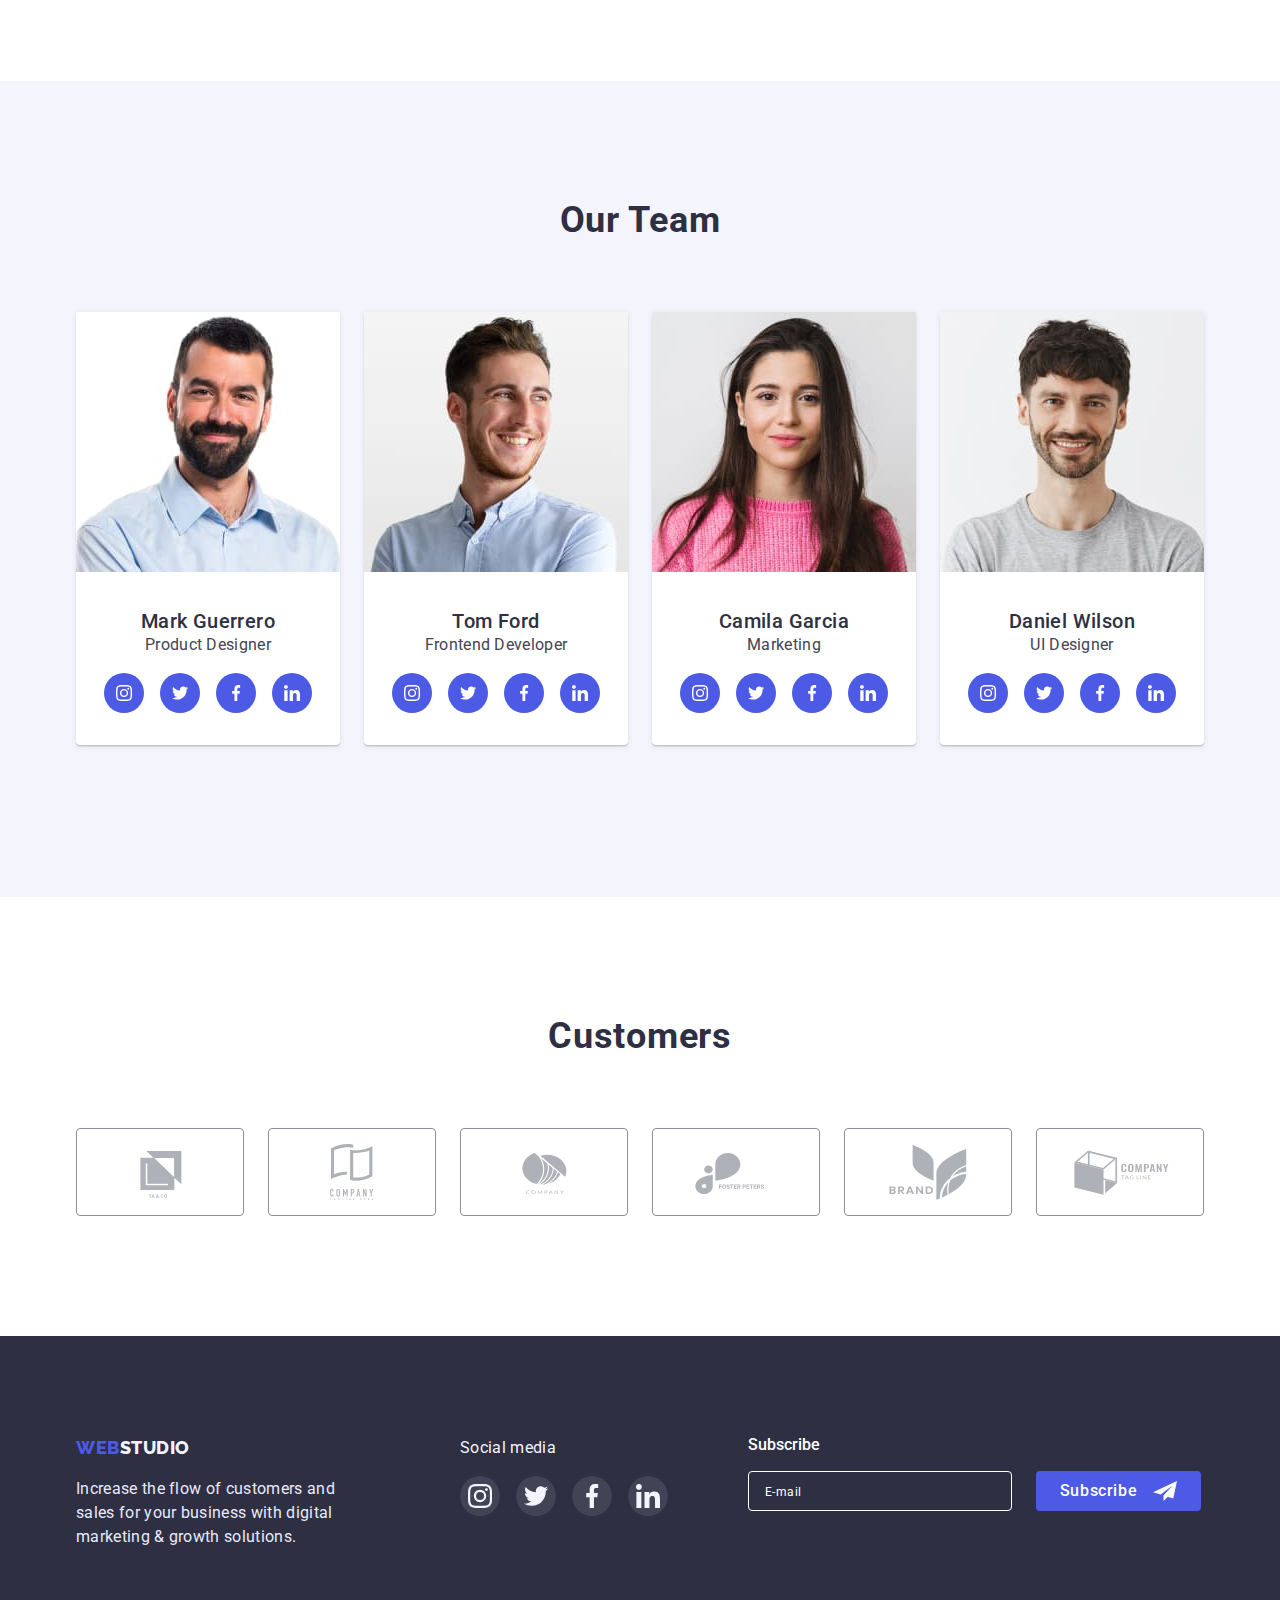
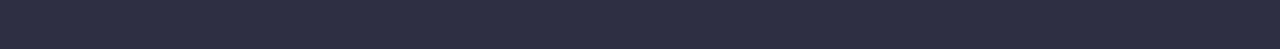
==== commit e71bba62: "update" ====
--- a/index.html
+++ b/index.html
@@ -105,7 +105,7 @@
                 </svg>
               </div>
               <h3 class="title">Diligence</h3>
-              <p class="text-theme-light">
+              <p class="text-theme-light-feature">
                 Research and confirm brands that present the strongest digital
                 growth opportunities and minimize risk.
               </p>
--- a/css/styles.css
+++ b/css/styles.css
@@ -119,7 +119,7 @@
   line-height: 1.5;
   letter-spacing: 0.02em;
   color: var(--Text-color);
-  font-weight: 500;
+  font-weight: 400;
   margin-bottom: 8px;
 }
 
@@ -318,10 +318,15 @@
 }
 
 @media screen and (min-width: 768px) {
+  .menu {
+    display: flex;
+    align-items: center;
+    margin-left: 120px;
+  }
   .menu-link-active::after {
     content: '';
     left: 0;
-    bottom: -38px;
+    bottom: -28px;
     border-radius: 2px;
     display: block;
     width: 100%;
@@ -336,8 +341,7 @@
 }
   .page-heder-cantainer {
     display: flex;   
-    align-items: center;
-    /* justify-content: space-between; */
+    align-items: center;    
   }
   .page-nav {
     display: flex;
@@ -364,7 +368,7 @@
     color: var(--Text-color);      
     }
   .logo {
-    margin-right: 120px;
+    
     font-family: 'Raleway', sans-serif;
     font-weight: 800;
     font-size: 18px;
@@ -544,6 +548,14 @@
 .feature-item:not(:last-child) {
   margin-bottom: 72px;
 }
+.text-theme-light-feature {
+  text-align:start;
+  line-height: calc(24 / 16);
+  letter-spacing: 0.02em;
+  color: var(--Text-color);
+  font-weight: 500;
+  margin-bottom: 8px;
+}
 .svg {
   display: none;
 }
@@ -557,6 +569,7 @@
   padding-bottom: 96px;
 }
 @media screen and (min-width: 768px) {
+ 
   .text-theme-light-feature {
     text-align:start;
     line-height: 1.5;
@@ -579,15 +592,40 @@
     margin-bottom: 0;
   }
   .title {
-    margin-bottom: 8px;
+    text-align: start;
+    margin: 8px 0;
+    font-weight: 700;
+    font-size: 36px;
+    line-height: calc(40 / 36);
+    letter-spacing: 0.02em;   
+    color:var(--main-color-dark);
+  }
+  
+}
+@media screen and (min-width: 1200px) {
+  .title {
+    text-align: start;
+    margin: 8px 0;
     font-weight: 500;
     font-size: 20px;
     line-height: 1.2;
+    letter-spacing: 0.02em;   
+    color:var(--main-color-dark);
+  }
+  .feature-item:not(:last-child) {
+    margin-bottom: 0;
+  }
+  .text-theme-light-feature {
+    text-align:start;
+    line-height: 1.5;
     letter-spacing: 0.02em;
-  }
-  
-}
-@media screen and (min-width: 1200px) {
+    color: var(--Text-color);
+    font-weight: 400;
+    margin-bottom: 8px;
+  }
+  .text-theme-light-bottom {
+    font-weight: 400;
+  }
   .svg {
     display: flex;
     padding: 24px 100px;
